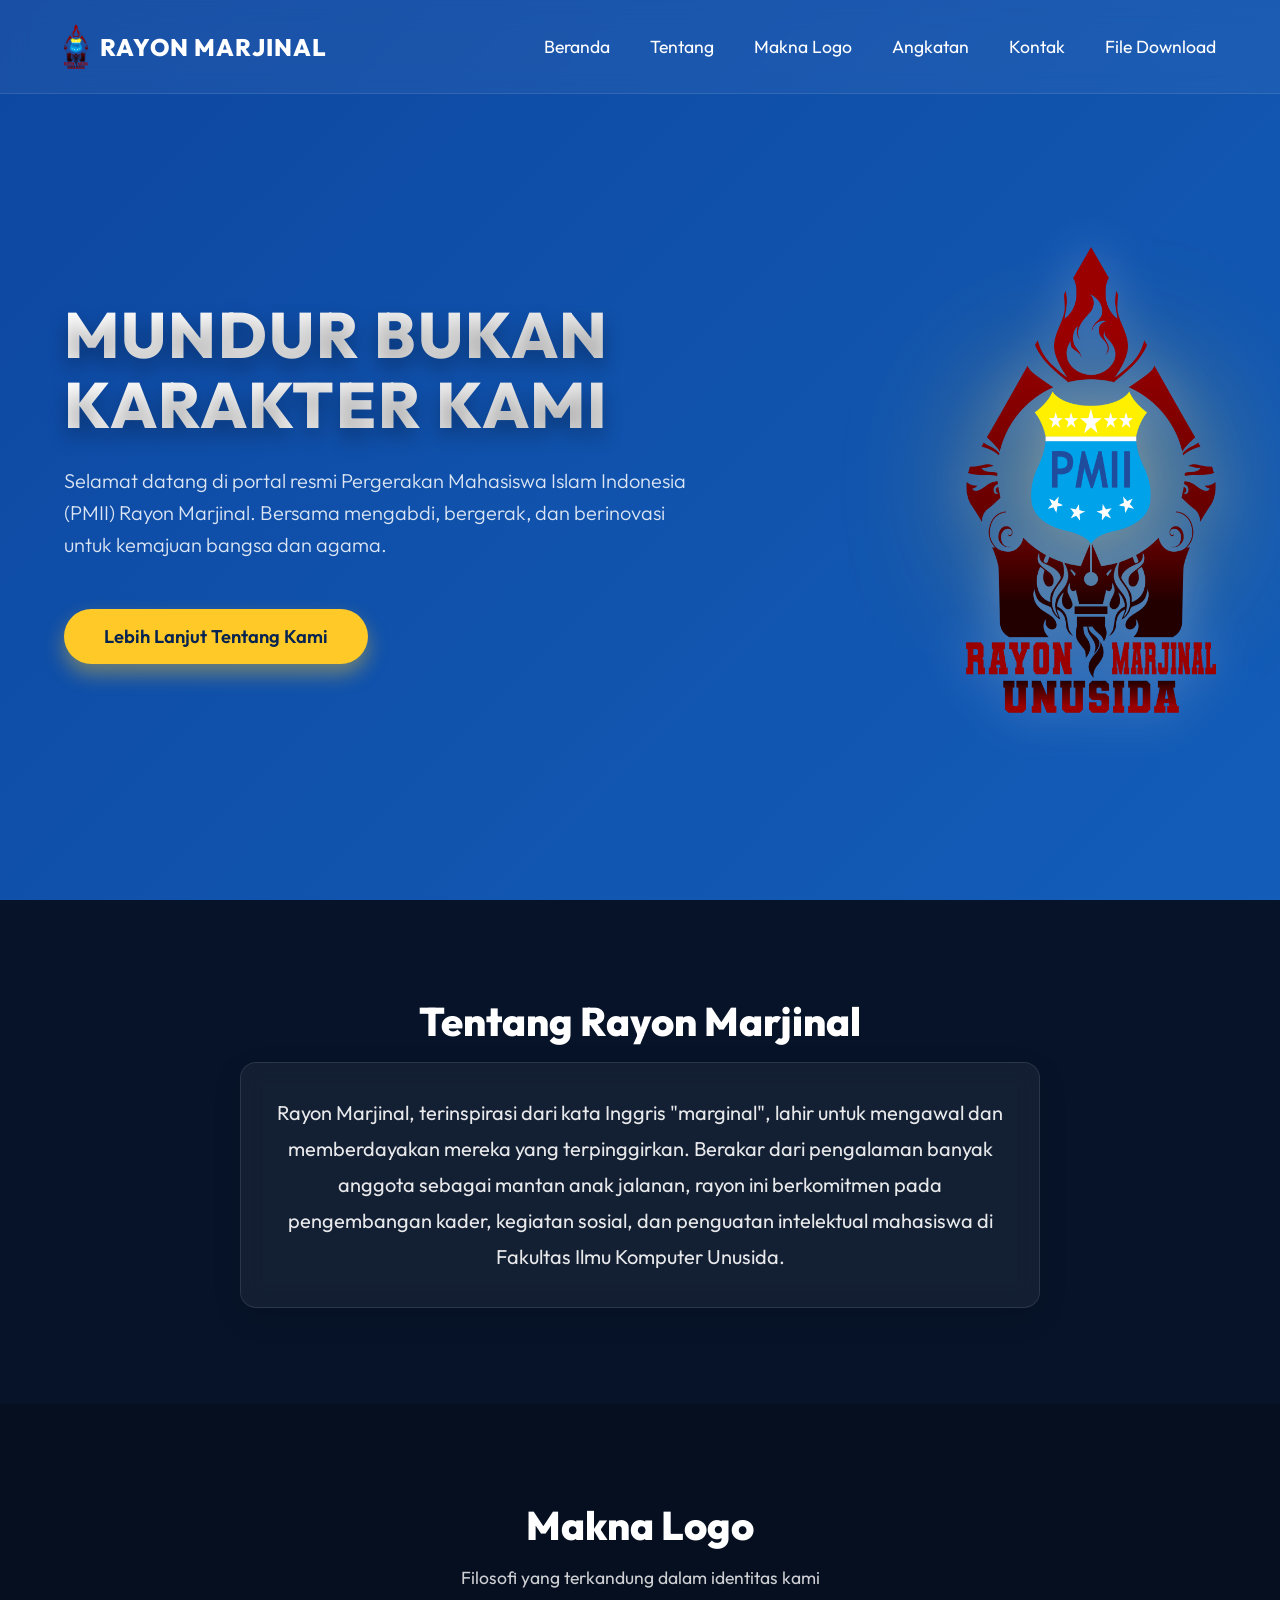
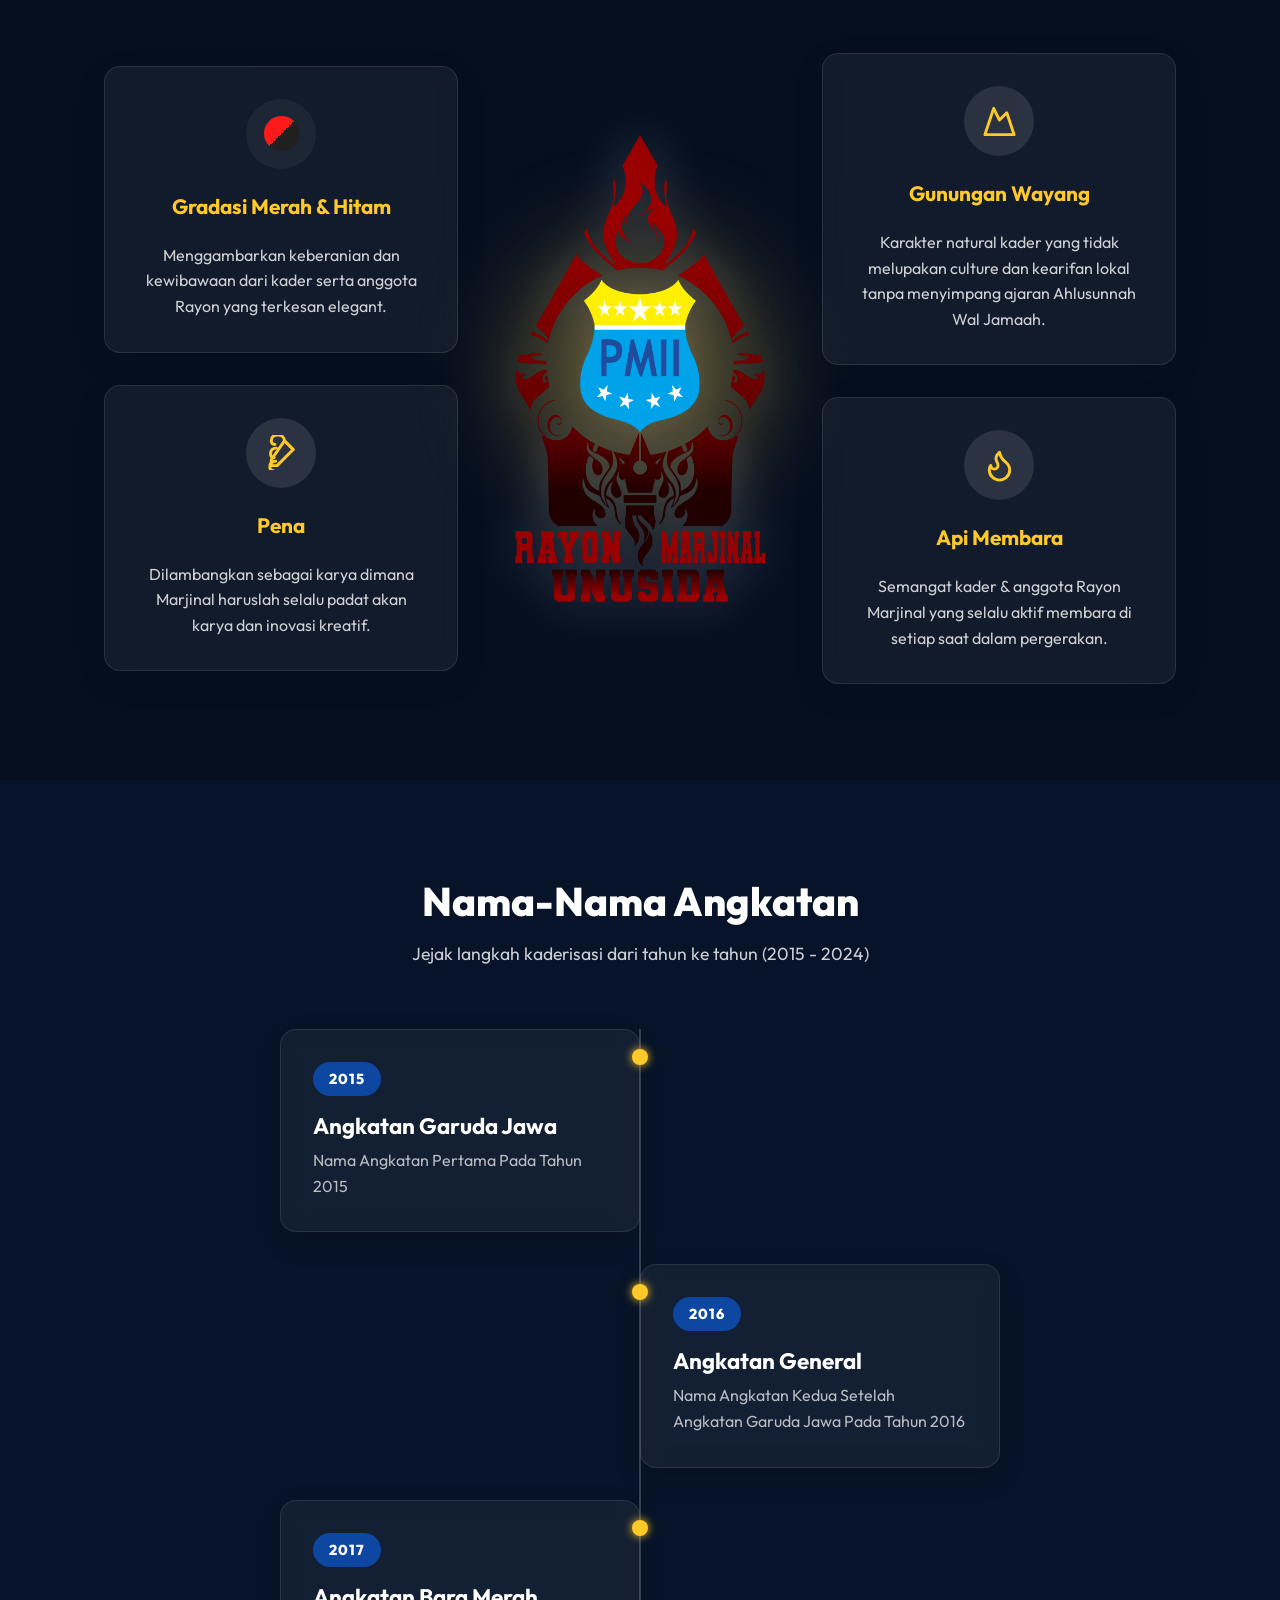
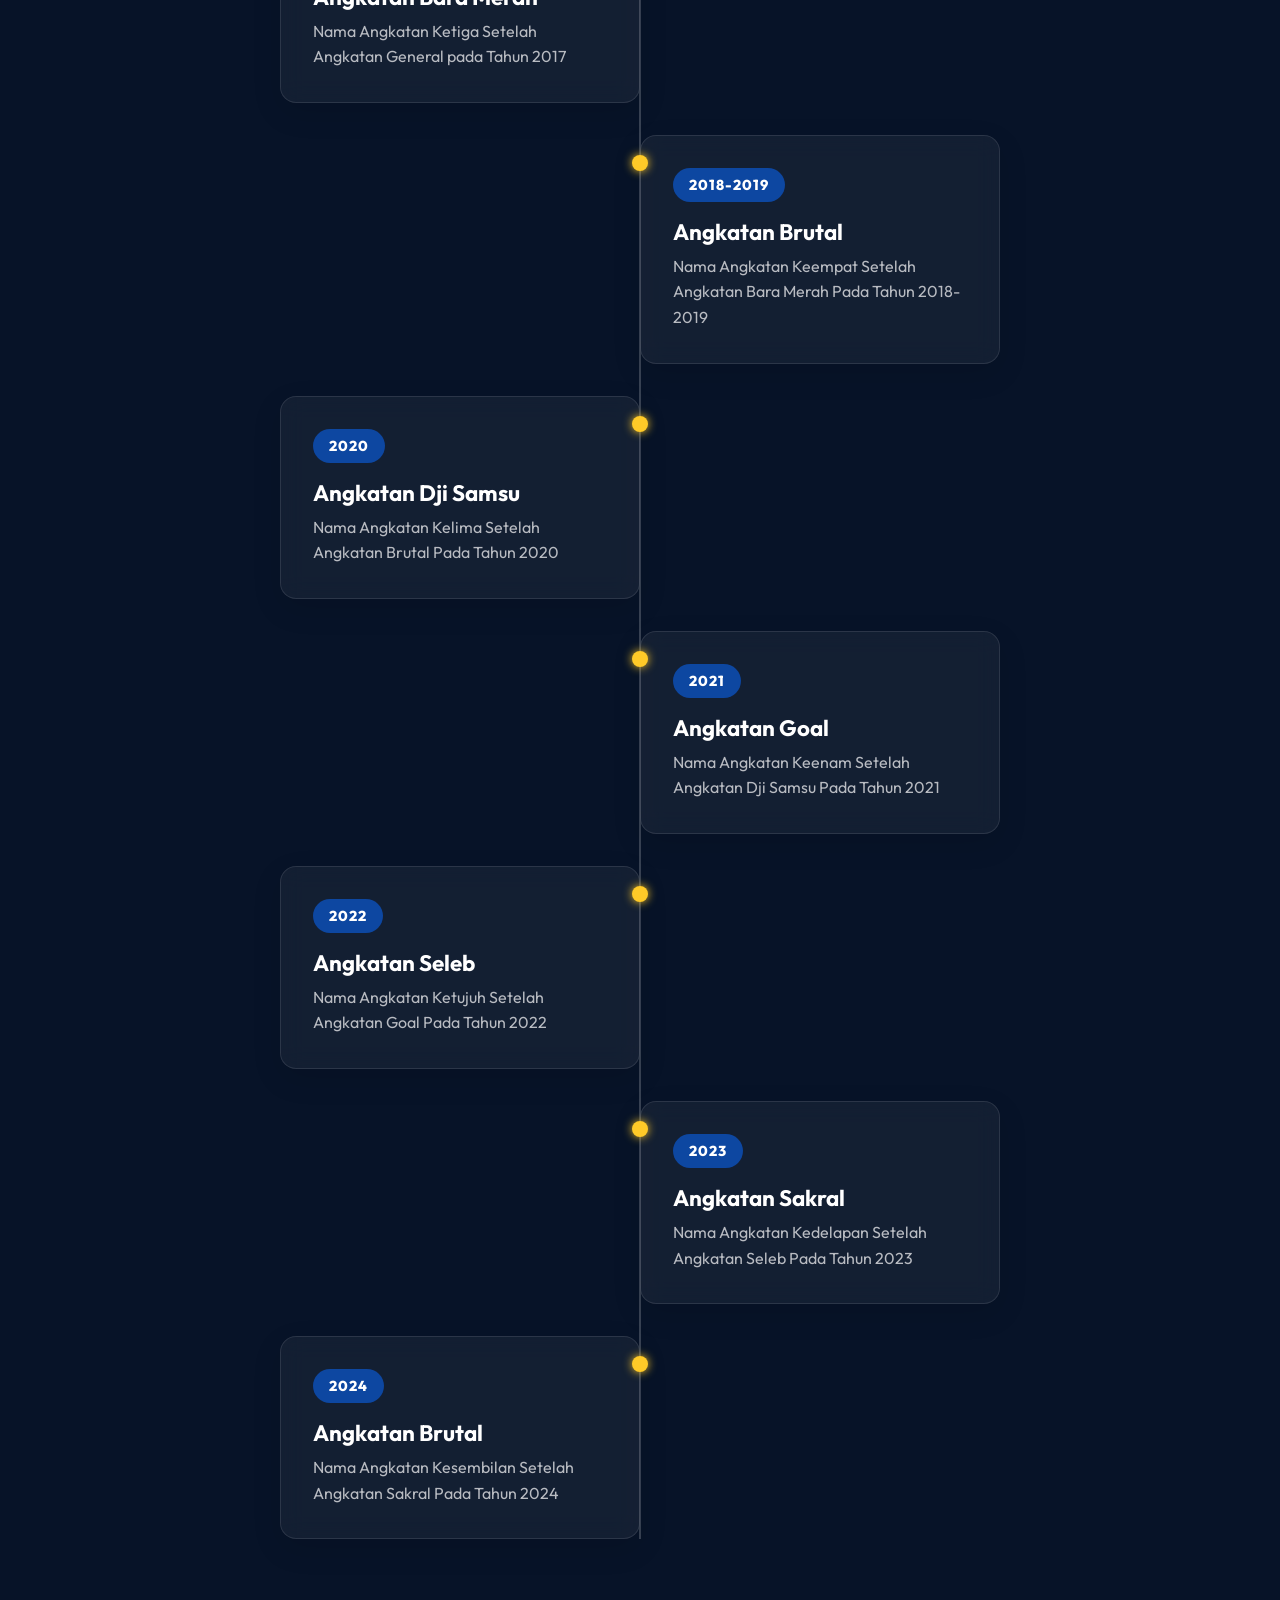
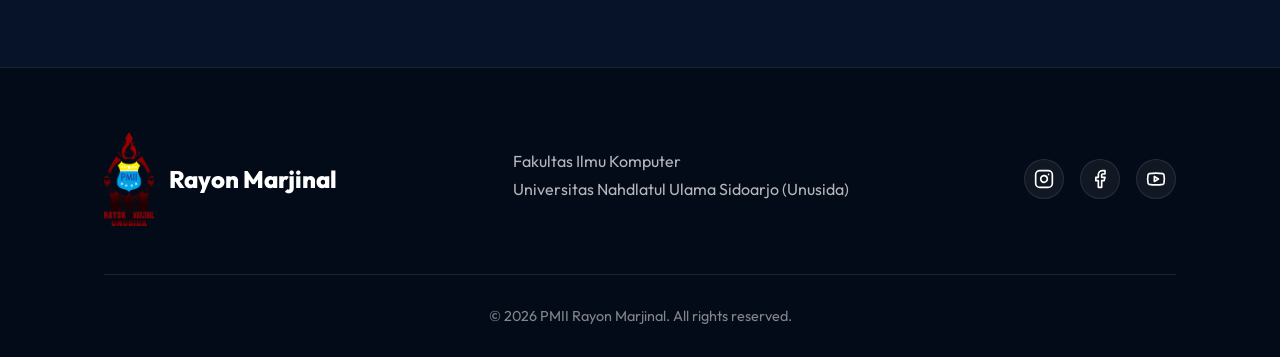
==== index.html @ ed7244b7 "Add files via upload" ====
<!DOCTYPE html>
<html lang="id">
<head>
    <meta charset="UTF-8">
    <meta name="viewport" content="width=device-width, initial-scale=1.0">
    <title>PMII Rayon Marjinal Universitas Nahdlatul Ulama Sidoarjo</title>
    <meta name="description" content="Website Resmi PMII Rayon Marjinal Unusida. Pusat pergerakan, pengabdian, dan intelektual mahasiswa Fakultas Ilmu Komputer. Bangun bangsa bersama kami di Sidoarjo!">
    <meta name="keywords" content="PMII Rayon Marjinal, PMII Unusida, PMII Sidoarjo, PMII, Pergerakan Mahasiswa Islam Indonesia, Organisasi Mahasiswa Sidoarjo, PMII Marjinal, Unusida, Rayon Marjinal, Rayon Marjinal Unusida, PMII Lintang Songo, PMII Lintang Songo Unusida">
    <link rel="canonical" href="https://pmiirayonmarjinal.xyz/">
    
    <!-- Meta Theme Color -->
    <meta name="theme-color" content="#0d47a1">
    
    <!-- Google Fonts -->
    <link rel="preconnect" href="https://fonts.googleapis.com">
    <link rel="preconnect" href="https://fonts.gstatic.com" crossorigin>
    <link href="https://fonts.googleapis.com/css2?family=Outfit:wght@300;400;600;800&display=swap" rel="stylesheet">
    
    <!-- Custom CSS -->
    <link rel="stylesheet" href="assets/css/style.css">
    
    <!-- Favicon -->
    <link rel="icon" type="image/png" href="assets/img/logo_rayon.png">

    <!-- Open Graph / Facebook -->
    <meta property="og:type" content="website">
    <meta property="og:url" content="https://pmiirayonmarjinal.xyz/">
    <meta property="og:title" content="PMII Rayon Marjinal Unusida | Mundur Bukan Karakter Kami">
    <meta property="og:description" content="Website Resmi PMII Rayon Marjinal Unusida. Pusat pergerakan, pengabdian, dan intelektual mahasiswa Ilmu Komputer. Bangun bangsa di Sidoarjo!">
    <meta property="og:image" content="assets/img/logo_rayon.png">

    <!-- Twitter -->
    <meta property="twitter:card" content="summary_large_image">
    <meta property="twitter:url" content="https://pmiirayonmarjinal.xyz/">
    <meta property="twitter:title" content="PMII Rayon Marjinal Unusida">
    <meta property="twitter:description" content="Website Resmi PMII Rayon Marjinal Unusida. Pusat pergerakan, pengabdian, dan intelektual mahasiswa Ilmu Komputer. Bangun bangsa di Sidoarjo!">
    <meta property="twitter:image" content="assets/img/logo_rayon.png">

    <!-- Schema.org for Organization -->
    <script type="application/ld+json">
    {
      "@context": "https://schema.org",
      "@type": "Organization",
      "name": "PMII Rayon Marjinal",
      "alternateName": "PMII Marjinal Unusida",
      "url": "https://pmiirayonmarjinal.xyz/",
      "logo": "https://pmiirayonmarjinal.xyz/assets/img/logo_rayon.png",
      "description": "Organisasi kemahasiswaan Pergerakan Mahasiswa Islam Indonesia (PMII) Rayon Marjinal Fakultas Ilmu Komputer Universitas Nahdlatul Ulama Sidoarjo.",
      "sameAs": [
        "https://www.instagram.com/rayon.marjinal.unusida/"
      ]
    }
    </script>
</head>
<body>
    <!-- Animated Gradient Background -->
    <div class="gradient-bg"></div>

    <!-- Glassmorphism Navbar -->
    <nav>
        <div class="nav-brand">
            <img src="assets/img/logo_rayon.png" alt="Logo PMII">
            Rayon Marjinal
        </div>
        <ul class="nav-links">
            <li><a href="#home">Beranda</a></li>
            <li><a href="#tentang">Tentang</a></li>
            <li><a href="#makna-logo">Makna Logo</a></li>
            <li><a href="#angkatan">Angkatan</a></li>
            <li><a href="#kontak">Kontak</a></li>
            <li><a href="downloads.html">File Download</a></li>
        </ul>
        <div class="hamburger">
            <span></span>
            <span></span>
            <span></span>
        </div>
    </nav>

    <!-- Mobile Menu -->
    <div class="mobile-menu">
        <ul class="mobile-nav-links">
            <li><a href="#home">Beranda</a></li>
            <li><a href="#tentang">Tentang</a></li>
            <li><a href="#makna-logo">Makna Logo</a></li>
            <li><a href="#angkatan">Angkatan</a></li>
            <li><a href="#kontak">Kontak</a></li>
            <li><a href="downloads.html">File Download</a></li>
        </ul>
    </div>

    <!-- Hero Section -->
    <section id="home" class="hero">
        <div class="hero-content">
            <div class="hero-text-content">
                <h1 class="hero-title">MUNDUR BUKAN KARAKTER KAMI</h1>
                
                <p class="hero-subtitle">
                    Selamat datang di portal resmi Pergerakan Mahasiswa Islam Indonesia (PMII) Rayon Marjinal. Bersama mengabdi, bergerak, dan berinovasi untuk kemajuan bangsa dan agama.
                </p>
                
                <a href="#tentang" class="cta-button">Lebih Lanjut Tentang Kami</a>
            </div>

            <div class="hero-logo-container">
                <div class="glow-effect"></div>
                <img src="assets/img/logo_rayon.png" alt="PMII Rayon Marjinal" class="hero-logo">
            </div>
        </div>
    </section>

    <!-- Tentang Kami Section -->
    <section id="tentang" class="section">
        <div class="container">
            <h2 class="section-title">Tentang Rayon Marjinal</h2>
            <div class="about-content">
                <div class="about-text glass-card">
                    <p>
                        Rayon Marjinal, terinspirasi dari kata Inggris "marginal", lahir untuk mengawal dan memberdayakan mereka yang terpinggirkan. Berakar dari pengalaman banyak anggota sebagai mantan anak jalanan, rayon ini berkomitmen pada pengembangan kader, kegiatan sosial, dan penguatan intelektual mahasiswa di Fakultas Ilmu Komputer Unusida.
                    </p>
                </div>
            </div>
        </div>
    </section>

    <!-- Makna Logo Section -->
    <section id="makna-logo" class="section alternate-bg">
        <div class="container">
            <h2 class="section-title">Makna Logo</h2>
            <p class="section-subtitle">Filosofi yang terkandung dalam identitas kami</p>
            <div class="values-grid">
                <!-- Left Cards -->
                <div class="values-column left-column">
                    <div class="value-card glass-card fade-up">
                        <div class="value-icon merah-hitam">
                            <span class="gradient-circle"></span>
                        </div>
                        <h3>Gradasi Merah & Hitam</h3>
                        <p>Menggambarkan keberanian dan kewibawaan dari kader serta anggota Rayon yang terkesan elegant.</p>
                    </div>
                    <div class="value-card glass-card fade-up">
                        <div class="value-icon pena">
                            <svg xmlns="http://www.w3.org/2000/svg" width="35" height="35" viewBox="0 0 24 24" fill="none" stroke="currentColor" stroke-width="2" stroke-linecap="round" stroke-linejoin="round"><path d="m14 4 6 6-11 11H5v-4z"/><path d="m20 10-6-6"/><path d="M14 4c0-2.5-2-4-4.5-4C6.5 0 5 1.5 5 4c0 1.5 1 2.5 2.5 2.5m1 2.5c-2.5 0-4 1.5-4 4 0 1.5 1 2.5 2.5 2.5m1 2.5c-2.5 0-4 1.5-4 4 0 1.5 1 2.5 2.5 2.5"/></svg>
                        </div>
                        <h3>Pena</h3>
                        <p>Dilambangkan sebagai karya dimana Marjinal haruslah selalu padat akan karya dan inovasi kreatif.</p>
                    </div>
                </div>

                <!-- Center Logo -->
                <div class="values-center fade-up">
                    <div class="glow-effect logo-glow"></div>
                    <img src="assets/img/logo_rayon.png" alt="Logo Rayon Marjinal" class="makna-logo-img">
                </div>

                <!-- Right Cards -->
                <div class="values-column right-column">
                    <div class="value-card glass-card fade-up">
                        <div class="value-icon gunungan">
                            <svg xmlns="http://www.w3.org/2000/svg" width="35" height="35" viewBox="0 0 24 24" fill="none" stroke="currentColor" stroke-width="2" stroke-linecap="round" stroke-linejoin="round"><path d="m8 3 4 8 5-5 5 15H2L8 3z"/></svg>
                        </div>
                        <h3>Gunungan Wayang</h3>
                        <p>Karakter natural kader yang tidak melupakan culture dan kearifan lokal tanpa menyimpang ajaran Ahlusunnah Wal Jamaah.</p>
                    </div>
                    <div class="value-card glass-card fade-up">
                        <div class="value-icon api">
                            <svg xmlns="http://www.w3.org/2000/svg" width="35" height="35" viewBox="0 0 24 24" fill="none" stroke="currentColor" stroke-width="2" stroke-linecap="round" stroke-linejoin="round"><path d="M8.5 14.5A2.5 2.5 0 0 0 11 12c0-1.38-.5-2-1-3-1.072-2.143-.224-4.054 2-6 .5 2.5 2 4.9 4 6.5 2 1.6 3 3.5 3 5.5a7 7 0 1 1-14 0c0-1.153.433-2.294 1-3a2.5 2.5 0 0 0 2.5 2.5z"/></svg>
                        </div>
                        <h3>Api Membara</h3>
                        <p>Semangat kader & anggota Rayon Marjinal yang selalu aktif membara di setiap saat dalam pergerakan.</p>
                    </div>
                </div>
            </div>
        </div>
    </section>

    <!-- Angkatan Section -->
    <section id="angkatan" class="section">
        <div class="container">
            <h2 class="section-title">Nama-Nama Angkatan</h2>
            <p class="section-subtitle">Jejak langkah kaderisasi dari tahun ke tahun (2015 - 2024)</p>
            
            <div class="timeline">
                <div class="timeline-item">
                    <div class="timeline-content glass-card">
                        <span class="year">2015</span>
                        <h3>Angkatan Garuda Jawa</h3>
                        <p>Nama Angkatan Pertama Pada Tahun 2015</p>
                    </div>
                </div>
                <div class="timeline-item">
                    <div class="timeline-content glass-card">
                        <span class="year">2016</span>
                        <h3>Angkatan General</h3>
                        <p>Nama Angkatan Kedua Setelah Angkatan Garuda Jawa Pada Tahun 2016</p>
                    </div>
                </div>
                <div class="timeline-item">
                    <div class="timeline-content glass-card">
                        <span class="year">2017</span>
                        <h3>Angkatan Bara Merah</h3>
                        <p>Nama Angkatan Ketiga Setelah Angkatan General pada Tahun 2017</p>
                    </div>
                </div>
                <div class="timeline-item">
                    <div class="timeline-content glass-card">
                        <span class="year">2018-2019</span>
                        <h3>Angkatan Brutal</h3>
                        <p>Nama Angkatan Keempat Setelah Angkatan Bara Merah Pada Tahun 2018-2019</p>
                    </div>
                </div>
                <div class="timeline-item">
                    <div class="timeline-content glass-card">
                        <span class="year">2020</span>
                        <h3>Angkatan Dji Samsu</h3>
                        <p>Nama Angkatan Kelima Setelah Angkatan Brutal Pada Tahun 2020</p>
                    </div>
                </div>
                <div class="timeline-item">
                    <div class="timeline-content glass-card">
                        <span class="year">2021</span>
                        <h3>Angkatan Goal</h3>
                        <p>Nama Angkatan Keenam Setelah Angkatan Dji Samsu Pada Tahun 2021</p>
                    </div>
                </div>
                <div class="timeline-item">
                    <div class="timeline-content glass-card">
                        <span class="year">2022</span>
                        <h3>Angkatan Seleb</h3>
                        <p>Nama Angkatan Ketujuh Setelah Angkatan Goal Pada Tahun 2022</p>
                    </div>
                </div>
                <div class="timeline-item">
                    <div class="timeline-content glass-card">
                        <span class="year">2023</span>
                        <h3>Angkatan Sakral</h3>
                        <p>Nama Angkatan Kedelapan Setelah Angkatan Seleb Pada Tahun 2023</p>
                    </div>
                </div>
                <div class="timeline-item">
                    <div class="timeline-content glass-card">
                        <span class="year">2024</span>
                        <h3>Angkatan Brutal</h3>
                        <p>Nama Angkatan Kesembilan Setelah Angkatan Sakral Pada Tahun 2024</p>
                    </div>
                </div>
            </div>
        </div>
    </section>

    <!-- Footer -->
    <footer id="kontak">
        <div class="container">
            <div class="footer-content">
                <div class="footer-logo">
                    <img src="assets/img/logo_rayon.png" alt="PMII">
                    <h2>Rayon Marjinal</h2>
                </div>
                <div class="footer-info">
                    <p>Fakultas Ilmu Komputer</p>
                    <p>Universitas Nahdlatul Ulama Sidoarjo (Unusida)</p>
                </div>
                <div class="social-links">
                    <a href="https://www.instagram.com/rayon.marjinal.unusida/" target="_blank" rel="noopener noreferrer" aria-label="Instagram">
                        <svg xmlns="http://www.w3.org/2000/svg" width="20" height="20" viewBox="0 0 24 24" fill="none" stroke="currentColor" stroke-width="2" stroke-linecap="round" stroke-linejoin="round"><rect width="20" height="20" x="2" y="2" rx="5" ry="5"/><path d="M16 11.37A4 4 0 1 1 12.63 8 4 4 0 0 1 16 11.37z"/><line x1="17.5" x2="17.51" y1="6.5" y2="6.5"/></svg>
                    </a>
                    <a href="#" target="_blank" rel="noopener noreferrer" aria-label="Facebook">
                        <svg xmlns="http://www.w3.org/2000/svg" width="20" height="20" viewBox="0 0 24 24" fill="none" stroke="currentColor" stroke-width="2" stroke-linecap="round" stroke-linejoin="round"><path d="M18 2h-3a5 5 0 0 0-5 5v3H7v4h3v8h4v-8h3l1-4h-4V7a1 1 0 0 1 1-1h3z"/></svg>
                    </a>
                    <a href="#" target="_blank" rel="noopener noreferrer" aria-label="YouTube">
                        <svg xmlns="http://www.w3.org/2000/svg" width="20" height="20" viewBox="0 0 24 24" fill="none" stroke="currentColor" stroke-width="2" stroke-linecap="round" stroke-linejoin="round"><path d="M2.5 17a24.12 24.12 0 0 1 0-10 2 2 0 0 1 1.4-1.4 49.56 49.56 0 0 1 16.2 0A2 2 0 0 1 21.5 7a24.12 24.12 0 0 1 0 10 2 2 0 0 1-1.4 1.4 49.55 49.55 0 0 1-16.2 0A2 2 0 0 1 2.5 17"/><path d="m10 15 5-3-5-3z"/></svg>
                    </a>
                </div>
            </div>
            <div class="copyright">
                <p>&copy; 2026 PMII Rayon Marjinal. All rights reserved.</p>
            </div>
        </div>
    </footer>

    <!-- External Script -->
    <script src="assets/js/script.js"></script>
</body>
</html>
---- assets/css/style.css ----
/* style.css */
@import url("https://fonts.googleapis.com/css2?family=Outfit:wght@300;400;600;800&display=swap");

:root {
  --primary-color: #0d47a1;
  --primary-dark: #072350;
  --secondary-color: #ffca28;
  --text-light: #ffffff;
  --text-dark: #1e293b;
  --bg-dark: #071328;
  --glass-bg: rgba(255, 255, 255, 0.05);
  --glass-border: rgba(255, 255, 255, 0.1);
}

* {
  margin: 0;
  padding: 0;
  box-sizing: border-box;
}

html {
  scroll-behavior: smooth;
}

body {
  font-family: "Outfit", sans-serif;
  color: var(--text-light);
  background-color: var(--bg-dark);
  overflow-x: hidden;
}

/* Background Animation */
.gradient-bg {
  position: fixed;
  top: 0;
  left: 0;
  width: 100vw;
  height: 100vh;
  background: linear-gradient(135deg, #0d47a1, #1565c0, #002171, #072350);
  background-size: 400% 400%;
  animation: gradientShift 15s ease infinite;
  z-index: -1;
}

@keyframes gradientShift {
  0% { background-position: 0% 50%; }
  50% { background-position: 100% 50%; }
  100% { background-position: 0% 50%; }
}

/* Navbar (Glassmorphism) */
nav {
  position: fixed;
  width: 100%;
  padding: 1.5rem 5%;
  display: flex;
  justify-content: space-between;
  align-items: center;
  background: rgba(255, 255, 255, 0.05);
  backdrop-filter: blur(12px);
  -webkit-backdrop-filter: blur(12px);
  border-bottom: 1px solid var(--glass-border);
  z-index: 100;
  transition: all 0.3s ease;
}

.nav-brand {
  font-size: 1.5rem;
  font-weight: 800;
  letter-spacing: 1px;
  color: var(--text-light);
  text-transform: uppercase;
  display: flex;
  align-items: center;
  gap: 12px;
}

.nav-brand img {
  height: 45px;
  width: auto;
}

.nav-links {
  list-style: none;
  display: flex;
  gap: 2.5rem;
}

.nav-links a {
  color: var(--text-light);
  text-decoration: none;
  font-weight: 400;
  font-size: 1.1rem;
  transition: color 0.3s ease;
  position: relative;
  padding-bottom: 5px;
}

.nav-links a:hover {
  color: var(--secondary-color);
}

.nav-links a::after {
  content: "";
  position: absolute;
  bottom: 0;
  left: 0;
  width: 0%;
  height: 2px;
  background: var(--secondary-color);
  transition: width 0.3s ease;
}

.nav-links a:hover::after {
  width: 100%;
}

/* Hamburger Menu */
.hamburger {
  display: none;
  flex-direction: column;
  cursor: pointer;
  gap: 5px;
  z-index: 101;
}

.hamburger span {
  width: 25px;
  height: 3px;
  background-color: var(--text-light);
  border-radius: 3px;
  transition: all 0.3s ease;
}

.hamburger.active span:nth-child(1) {
  transform: rotate(45deg) translate(5px, 5px);
}

.hamburger.active span:nth-child(2) {
  opacity: 0;
}

.hamburger.active span:nth-child(3) {
  transform: rotate(-45deg) translate(6px, -6px);
}

.mobile-menu {
  position: fixed;
  top: 0;
  right: -100%;
  width: 100vw;
  height: 100vh;
  background: rgba(7, 35, 80, 0.95);
  backdrop-filter: blur(15px);
  -webkit-backdrop-filter: blur(15px);
  display: flex;
  align-items: center;
  justify-content: center;
  transition: right 0.4s ease;
  z-index: 99;
}

.mobile-menu.active {
  right: 0;
}

.mobile-nav-links {
  list-style: none;
  text-align: center;
  display: flex;
  flex-direction: column;
  gap: 2rem;
}

.mobile-nav-links a {
  color: var(--text-light);
  text-decoration: none;
  font-size: 1.5rem;
  font-weight: 600;
  transition: color 0.3s ease;
}

.mobile-nav-links a:hover {
  color: var(--secondary-color);
}

/* Layout Utilities */
.container {
  max-width: 1200px;
  margin: 0 auto;
  padding: 0 5%;
}

.section {
  padding: 6rem 0;
  position: relative;
}

.alternate-bg {
  background: rgba(0, 0, 0, 0.2);
}

.section-title {
  font-size: 2.5rem;
  font-weight: 800;
  text-align: center;
  margin-bottom: 1rem;
  color: var(--text-light);
}

.section-subtitle {
  text-align: center;
  color: rgba(255, 255, 255, 0.8);
  font-size: 1.1rem;
  margin-bottom: 3rem;
}

.glass-card {
  background: var(--glass-bg);
  backdrop-filter: blur(12px);
  -webkit-backdrop-filter: blur(12px);
  border: 1px solid var(--glass-border);
  border-radius: 16px;
  padding: 2rem;
  box-shadow: 0 10px 30px rgba(0, 0, 0, 0.1);
  transition: transform 0.3s ease, box-shadow 0.3s ease;
}

.glass-card:hover {
  transform: translateY(-5px);
  box-shadow: 0 15px 40px rgba(0, 0, 0, 0.2);
  border-color: rgba(255, 255, 255, 0.2);
}

/* Hero Section */
.hero {
  min-height: 100vh;
  display: flex;
  align-items: center;
  justify-content: center;
  padding: 8rem 5% 4rem;
  position: relative;
}

.hero-content {
  display: flex;
  flex-direction: row;
  align-items: center;
  justify-content: center;
  text-align: left;
  max-width: 1200px;
  gap: 5rem;
  z-index: 10;
}

.hero-text-content {
  display: flex;
  flex-direction: column;
  flex: 1;
}

.hero-logo-container {
  position: relative;
  flex-shrink: 0;
  animation: staggerInLogo 2s cubic-bezier(0.25, 0.46, 0.45, 0.94) 0.5s backwards;
}

.hero-logo {
  width: 250px;
  height: auto;
  filter: drop-shadow(0 0 25px rgba(255, 255, 255, 0.25));
  animation: float 6s ease-in-out infinite;
}

.glow-effect {
  position: absolute;
  top: 50%;
  left: 50%;
  transform: translate(-50%, -50%);
  width: 180px;
  height: 180px;
  background: var(--secondary-color);
  border-radius: 50%;
  filter: blur(80px);
  opacity: 0.6;
  z-index: -1;
  animation: pulse 4s ease-in-out infinite;
}

.hero-title {
  font-size: 4rem;
  font-weight: 800;
  line-height: 1.1;
  margin-bottom: 1.5rem;
  text-transform: uppercase;
  background: linear-gradient(to right, #ffffff, #e0e0e0);
  background-clip: text;
  -webkit-background-clip: text;
  -webkit-text-fill-color: transparent;
  text-shadow: 0px 10px 20px rgba(0, 0, 0, 0.3);
  letter-spacing: 2px;
  animation: wipeRightText 1.5s cubic-bezier(0.86, 0, 0.07, 1) 0.5s backwards;
}

.hero-subtitle {
  font-size: 1.25rem;
  font-weight: 300;
  color: rgba(255, 255, 255, 0.85);
  margin-bottom: 3rem;
  max-width: 650px;
  line-height: 1.6;
  animation: fadeInHero 1.2s ease 1s backwards;
}

.cta-button {
  padding: 1rem 2.5rem;
  font-size: 1.15rem;
  font-weight: 600;
  color: var(--primary-dark);
  background: var(--secondary-color);
  border: none;
  border-radius: 50px;
  cursor: pointer;
  transition: all 0.3s ease;
  text-decoration: none;
  box-shadow: 0 10px 20px rgba(255, 202, 40, 0.4);
  display: inline-block;
  align-self: flex-start;
  animation: fadeInHero 1.2s ease 1.2s backwards;
}

.cta-button:hover {
  transform: translateY(-4px);
  box-shadow: 0 15px 30px rgba(255, 202, 40, 0.6);
  background: #ffe082;
}

/* Tentang Section */
.about-content {
  max-width: 800px;
  margin: 0 auto;
  text-align: center;
}

.about-text p {
  font-size: 1.25rem;
  line-height: 1.8;
  color: rgba(255, 255, 255, 0.9);
}

/* Makna Logo Section */
.values-grid {
  display: flex;
  justify-content: space-between;
  align-items: center;
  gap: 2rem;
  margin-top: 4rem;
  max-width: 1200px;
}

.values-column {
  display: flex;
  flex-direction: column;
  gap: 2rem;
  flex: 1;
}

.values-center {
  flex: 0 0 300px;
  display: flex;
  justify-content: center;
  align-items: center;
  position: relative;
}

.makna-logo-img {
  width: 100%;
  max-width: 250px;
  height: auto;
  filter: drop-shadow(0 0 25px rgba(255, 255, 255, 0.2));
  animation: float 5s ease-in-out infinite;
}

.logo-glow {
  width: 220px;
  height: 220px;
  background: var(--secondary-color);
  opacity: 0.35;
  filter: blur(60px);
}

.value-card {
  text-align: center;
  display: flex;
  flex-direction: column;
  align-items: center;
  gap: 1rem;
}

.value-icon {
  width: 70px;
  height: 70px;
  display: flex;
  align-items: center;
  justify-content: center;
  border-radius: 50%;
  background: rgba(255, 255, 255, 0.1);
  margin-bottom: 0.5rem;
  color: var(--secondary-color); /* For SVGs */
}

.value-icon svg {
  stroke: var(--secondary-color);
  transition: all 0.3s ease;
}

.value-card:hover .value-icon svg {
  transform: scale(1.1);
  stroke: var(--text-light);
}

.gradient-circle {
  width: 35px;
  height: 35px;
  border-radius: 50%;
  background: linear-gradient(135deg, #ff1a1a 50%, #202020 50%);
  transition: transform 0.3s ease;
}

.value-card:hover .gradient-circle {
  transform: scale(1.1) rotate(180deg);
}

.value-icon.merah-hitam {
  background: rgba(255, 255, 255, 0.05); /* So it matches others */
}

.value-card h3 {
  font-size: 1.3rem;
  color: var(--secondary-color);
  margin-bottom: 0.5rem;
}

.value-card p {
  font-size: 1rem;
  line-height: 1.6;
  color: rgba(255, 255, 255, 0.8);
}

/* Angkatan Timeline */
.timeline {
  position: relative;
  max-width: 800px;
  margin: 4rem auto 0;
}

.timeline::before {
  content: '';
  position: absolute;
  top: 0;
  left: 50%;
  transform: translateX(-50%);
  width: 2px;
  height: 100%;
  background: rgba(255, 255, 255, 0.2);
}

.timeline-item {
  width: 100%;
  margin-bottom: 2rem;
  position: relative;
  display: flex;
  justify-content: flex-end;
  padding-right: 50%;
}

.timeline-item:nth-child(even) {
  justify-content: flex-start;
  padding-right: 0;
  padding-left: 50%;
}

.timeline-item::after {
  content: '';
  position: absolute;
  top: 20px;
  left: 50%;
  transform: translateX(-50%);
  width: 16px;
  height: 16px;
  border-radius: 50%;
  background: var(--secondary-color);
  box-shadow: 0 0 10px var(--secondary-color);
  z-index: 2;
}

.timeline-content {
  width: 90%;
  position: relative;
}

.year {
  display: inline-block;
  padding: 0.5rem 1rem;
  background: var(--primary-color);
  border-radius: 20px;
  font-weight: 800;
  font-size: 0.9rem;
  margin-bottom: 1rem;
  letter-spacing: 1px;
}

.timeline-content h3 {
  font-size: 1.4rem;
  margin-bottom: 0.5rem;
  color: #fff;
}

.timeline-content p {
  color: rgba(255, 255, 255, 0.7);
  line-height: 1.6;
}

/* Footer Section */
footer {
  background: rgba(0, 0, 0, 0.4);
  padding: 4rem 0 2rem;
  border-top: 1px solid var(--glass-border);
}

.footer-content {
  display: flex;
  flex-wrap: wrap;
  justify-content: space-between;
  align-items: center;
  gap: 2rem;
  margin-bottom: 3rem;
}

.footer-logo {
  display: flex;
  align-items: center;
  gap: 15px;
}

.footer-logo img {
  width: 50px;
  height: auto;
}

.footer-logo h2 {
  font-size: 1.5rem;
  font-weight: 800;
}

.footer-info p {
  color: rgba(255, 255, 255, 0.7);
  margin-bottom: 0.5rem;
}

.social-links {
  display: flex;
  gap: 1rem;
}

.social-links a {
  display: flex;
  align-items: center;
  justify-content: center;
  width: 40px;
  height: 40px;
  border-radius: 50%;
  background: var(--glass-bg);
  color: var(--text-light);
  text-decoration: none;
  font-weight: 600;
  border: 1px solid var(--glass-border);
  transition: all 0.3s ease;
}

.social-links a:hover {
  background: var(--secondary-color);
  color: var(--primary-dark);
  transform: translateY(-3px);
}

.copyright {
  text-align: center;
  padding-top: 2rem;
  border-top: 1px solid rgba(255, 255, 255, 0.1);
  color: rgba(255, 255, 255, 0.5);
  font-size: 0.9rem;
}

/* Scroll Animations */
.fade-up {
  opacity: 0;
  transform: translateY(30px);
  transition: opacity 0.8s ease, transform 0.8s ease;
}

.fade-up.visible {
  opacity: 1;
  transform: translateY(0);
}

/* Animations */
@keyframes staggerInLogo {
  0% {
    opacity: 0;
    transform: translateX(-100vw) rotate(-25deg);
  }
  60% {
    opacity: 1;
    transform: translateX(40px) rotate(10deg);
  }
  80% {
    transform: translateX(-15px) rotate(-5deg);
  }
  100% {
    opacity: 1;
    transform: translateX(0) rotate(0);
  }
}

@keyframes wipeRightText {
  0% {
    clip-path: inset(0 100% 0 0);
    opacity: 0;
  }
  1% {
    opacity: 1;
  }
  100% {
    clip-path: inset(0 0 0 0);
    opacity: 1;
  }
}

@keyframes fadeInHero {
  0% { opacity: 0; transform: translateY(20px); }
  100% { opacity: 1; transform: translateY(0); }
}

@keyframes float {
  0% { transform: translateY(0px); }
  50% { transform: translateY(-25px); }
  100% { transform: translateY(0px); }
}

@keyframes pulse {
  0% { transform: translate(-50%, -50%) scale(1); opacity: 0.5; }
  50% { transform: translate(-50%, -50%) scale(1.15); opacity: 0.8; }
  100% { transform: translate(-50%, -50%) scale(1); opacity: 0.5; }
}

/* Responsive */
@media (max-width: 900px) {
  .hero-title { font-size: 3.5rem; }
  .section-title { font-size: 2.2rem; }
}

@media (max-width: 768px) {
  .hero-content {
    flex-direction: column-reverse;
    text-align: center;
    gap: 2rem;
  }
  
  .hero-text-content {
    align-items: center;
  }
  
  .cta-button {
    align-self: center;
  }

  .nav-links { display: none; }
  .hamburger { display: flex; }
  
  .hero-title {
    font-size: 2.5rem;
    letter-spacing: 1px;
  }

  .hero-logo { width: 180px; }
  .hero-subtitle { font-size: 1.1rem; }
  
  .values-grid {
    flex-direction: column;
    gap: 3rem;
  }

  .values-center {
    order: -1;
    margin-bottom: 1rem;
    flex: 0 0 200px;
  }

  .makna-logo-img {
    max-width: 200px;
  }
  
  .timeline::before { left: 30px; }
  
  .timeline-item, .timeline-item:nth-child(even) {
    justify-content: flex-end;
    padding-right: 0;
    padding-left: 70px;
  }
  
  .timeline-item::after { left: 30px; }
  .timeline-content { width: 100%; }
  
  .footer-content {
    flex-direction: column;
    text-align: center;
  }
  
  .social-links { justify-content: center; }
}
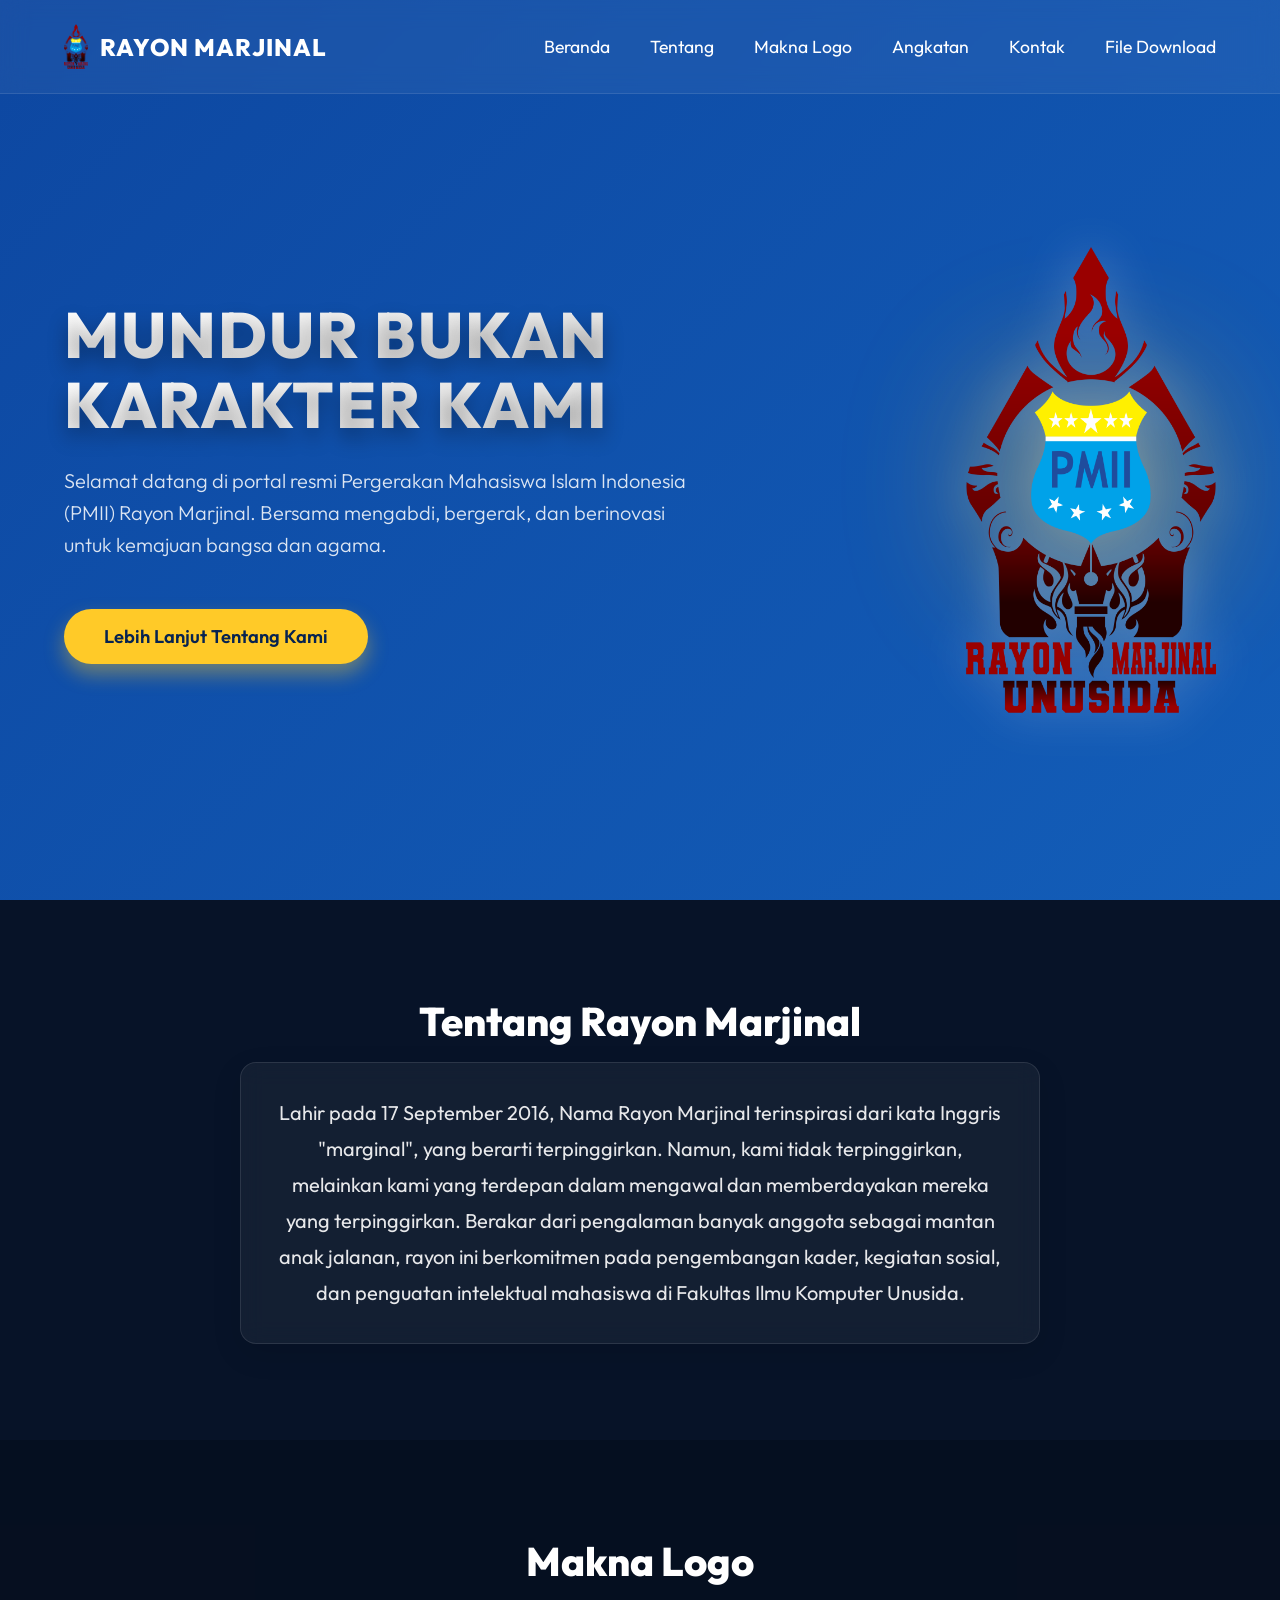
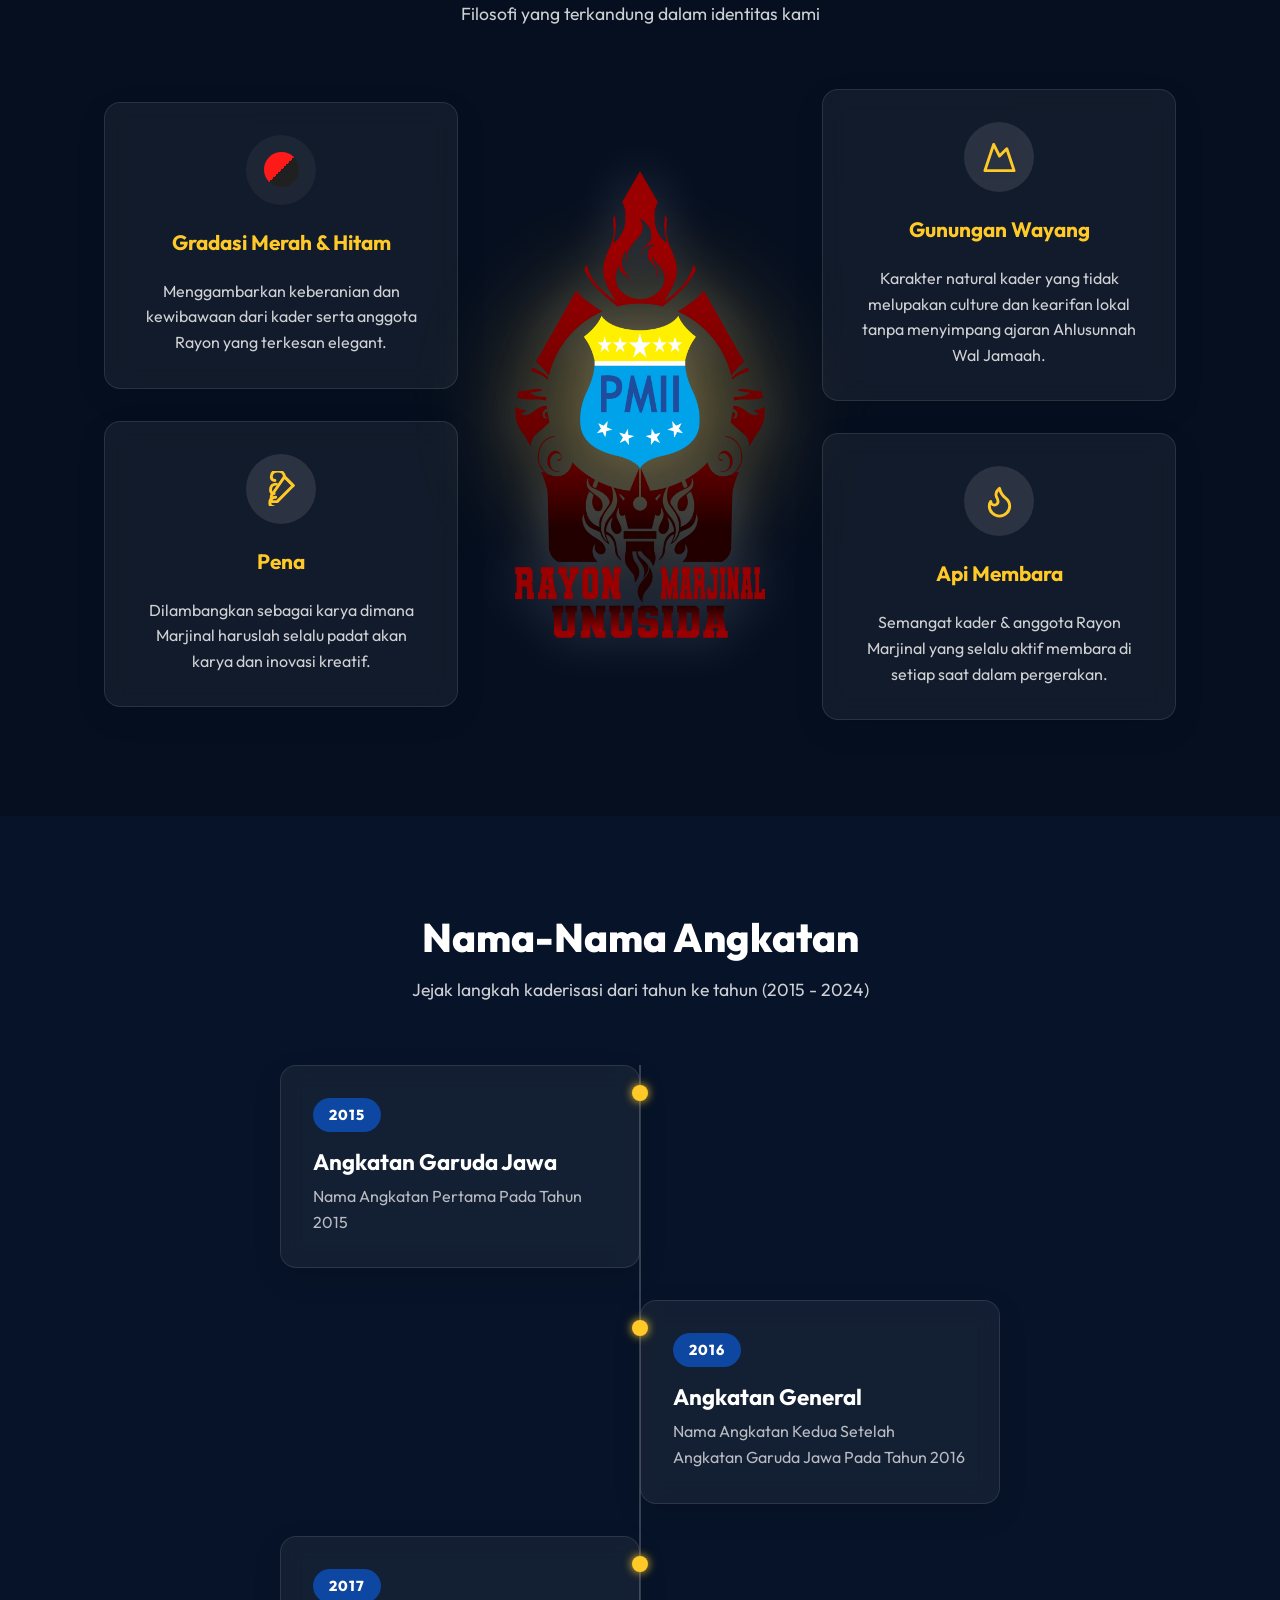
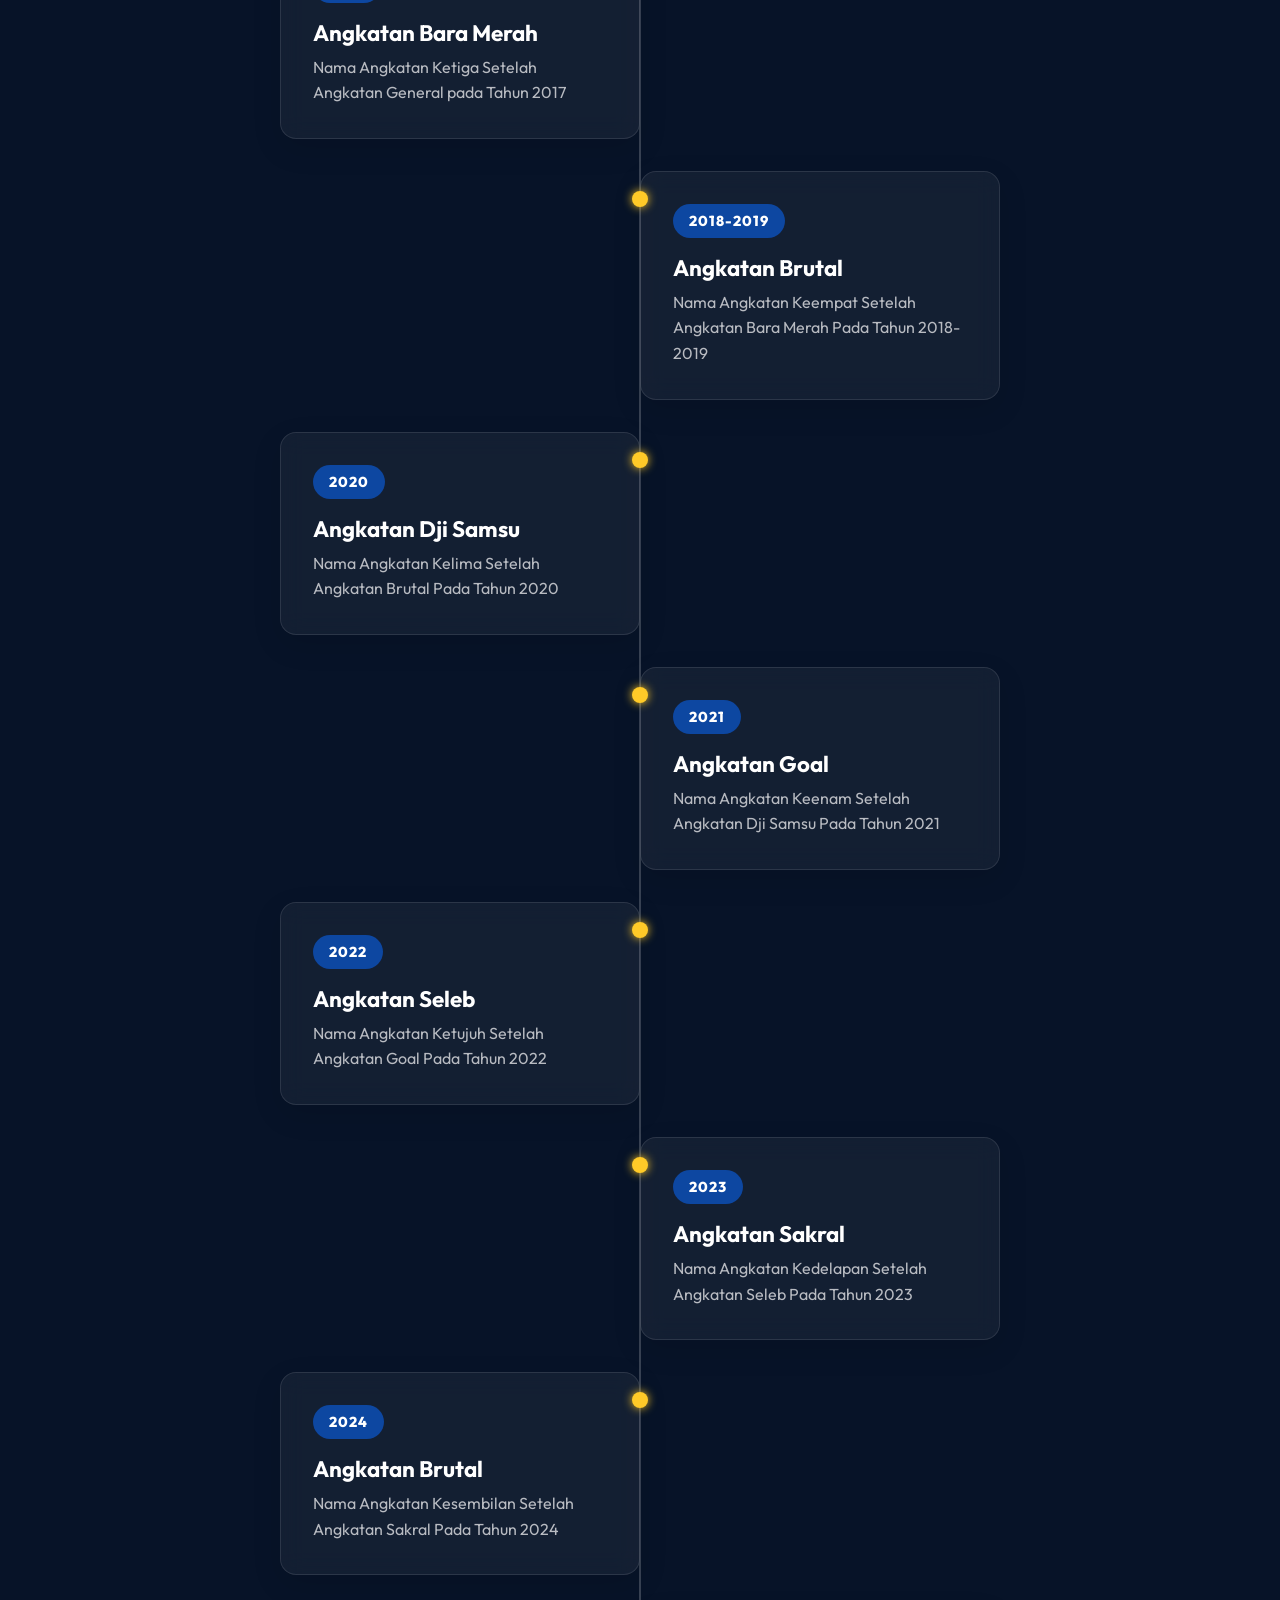
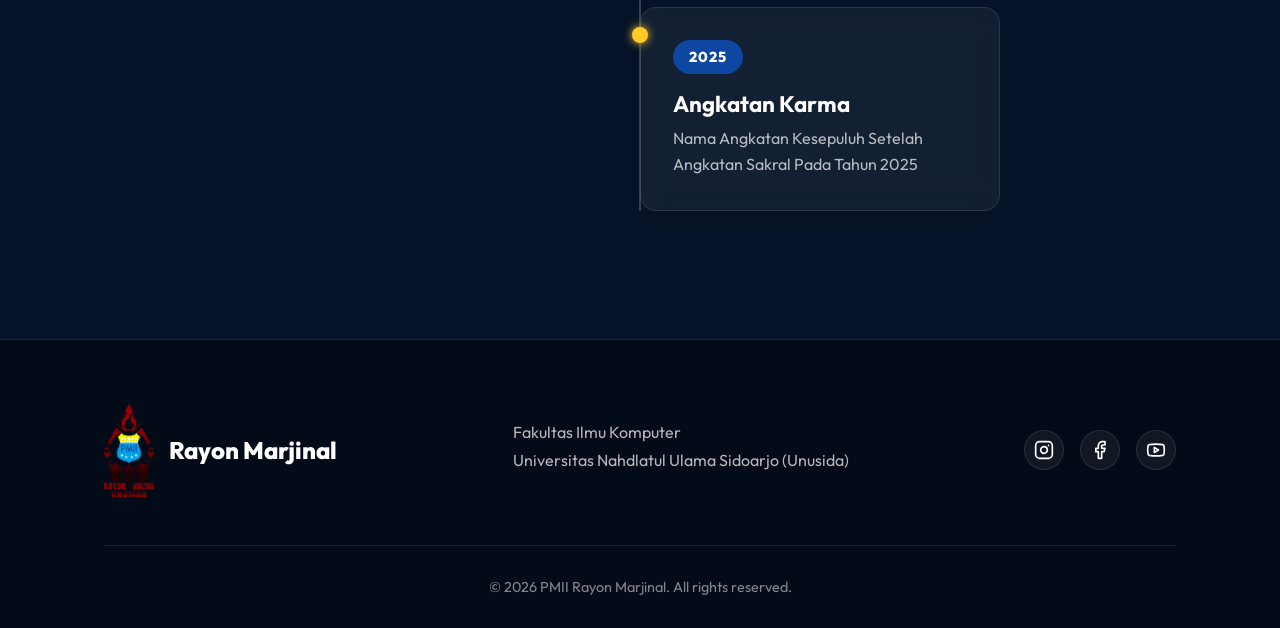
==== commit 18263e34: "update (09/06/26)" ====
--- a/index.html
+++ b/index.html
@@ -116,7 +116,7 @@
             <div class="about-content">
                 <div class="about-text glass-card">
                     <p>
-                        Rayon Marjinal, terinspirasi dari kata Inggris "marginal", lahir untuk mengawal dan memberdayakan mereka yang terpinggirkan. Berakar dari pengalaman banyak anggota sebagai mantan anak jalanan, rayon ini berkomitmen pada pengembangan kader, kegiatan sosial, dan penguatan intelektual mahasiswa di Fakultas Ilmu Komputer Unusida.
+                        Lahir pada 17 September 2016, Nama Rayon Marjinal terinspirasi dari kata Inggris "marginal", yang berarti terpinggirkan. Namun, kami tidak terpinggirkan, melainkan kami yang terdepan dalam mengawal dan memberdayakan mereka yang terpinggirkan. Berakar dari pengalaman banyak anggota sebagai mantan anak jalanan, rayon ini berkomitmen pada pengembangan kader, kegiatan sosial, dan penguatan intelektual mahasiswa di Fakultas Ilmu Komputer Unusida.
                     </p>
                 </div>
             </div>
@@ -242,6 +242,13 @@
                         <span class="year">2024</span>
                         <h3>Angkatan Brutal</h3>
                         <p>Nama Angkatan Kesembilan Setelah Angkatan Sakral Pada Tahun 2024</p>
+                    </div>
+                </div>
+                <div class="timeline-item">
+                    <div class="timeline-content glass-card">
+                        <span class="year">2025</span>
+                        <h3>Angkatan Karma</h3>
+                        <p>Nama Angkatan Kesepuluh Setelah Angkatan Sakral Pada Tahun 2025</p>
                     </div>
                 </div>
             </div>
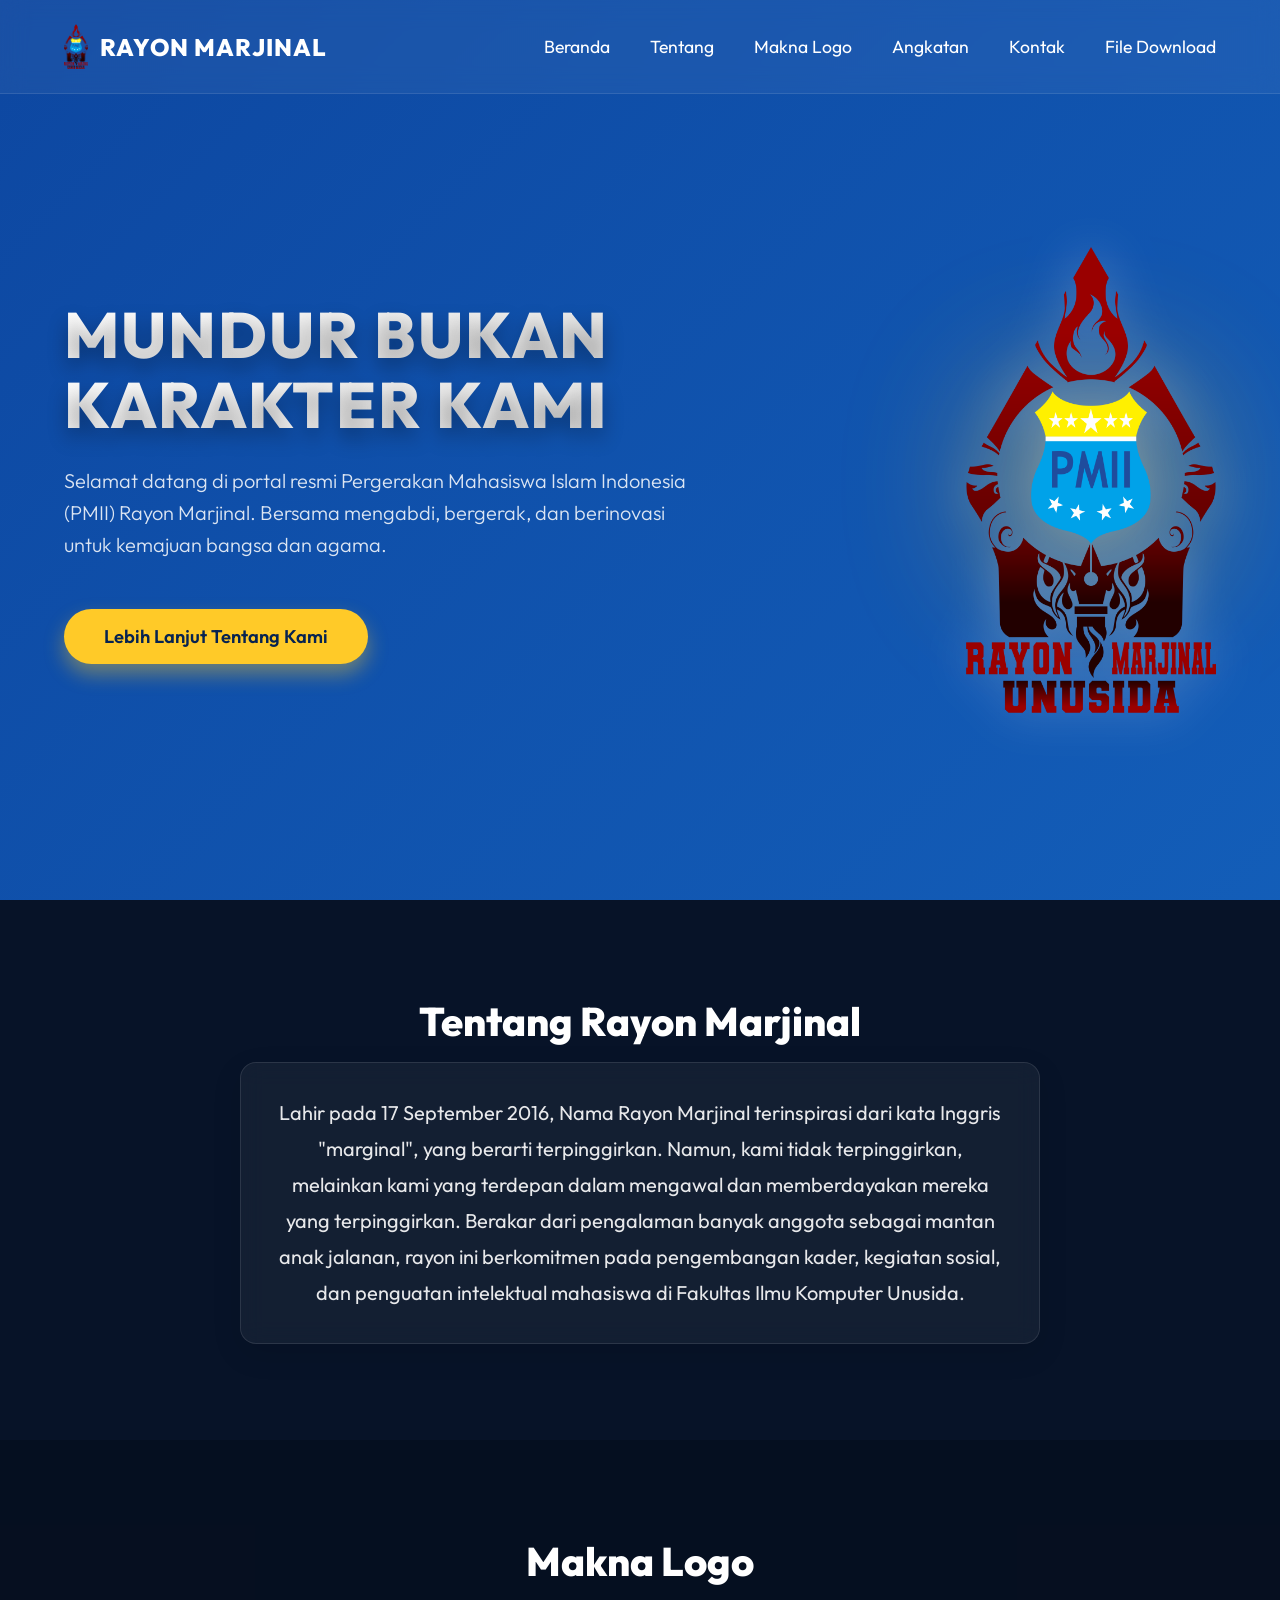
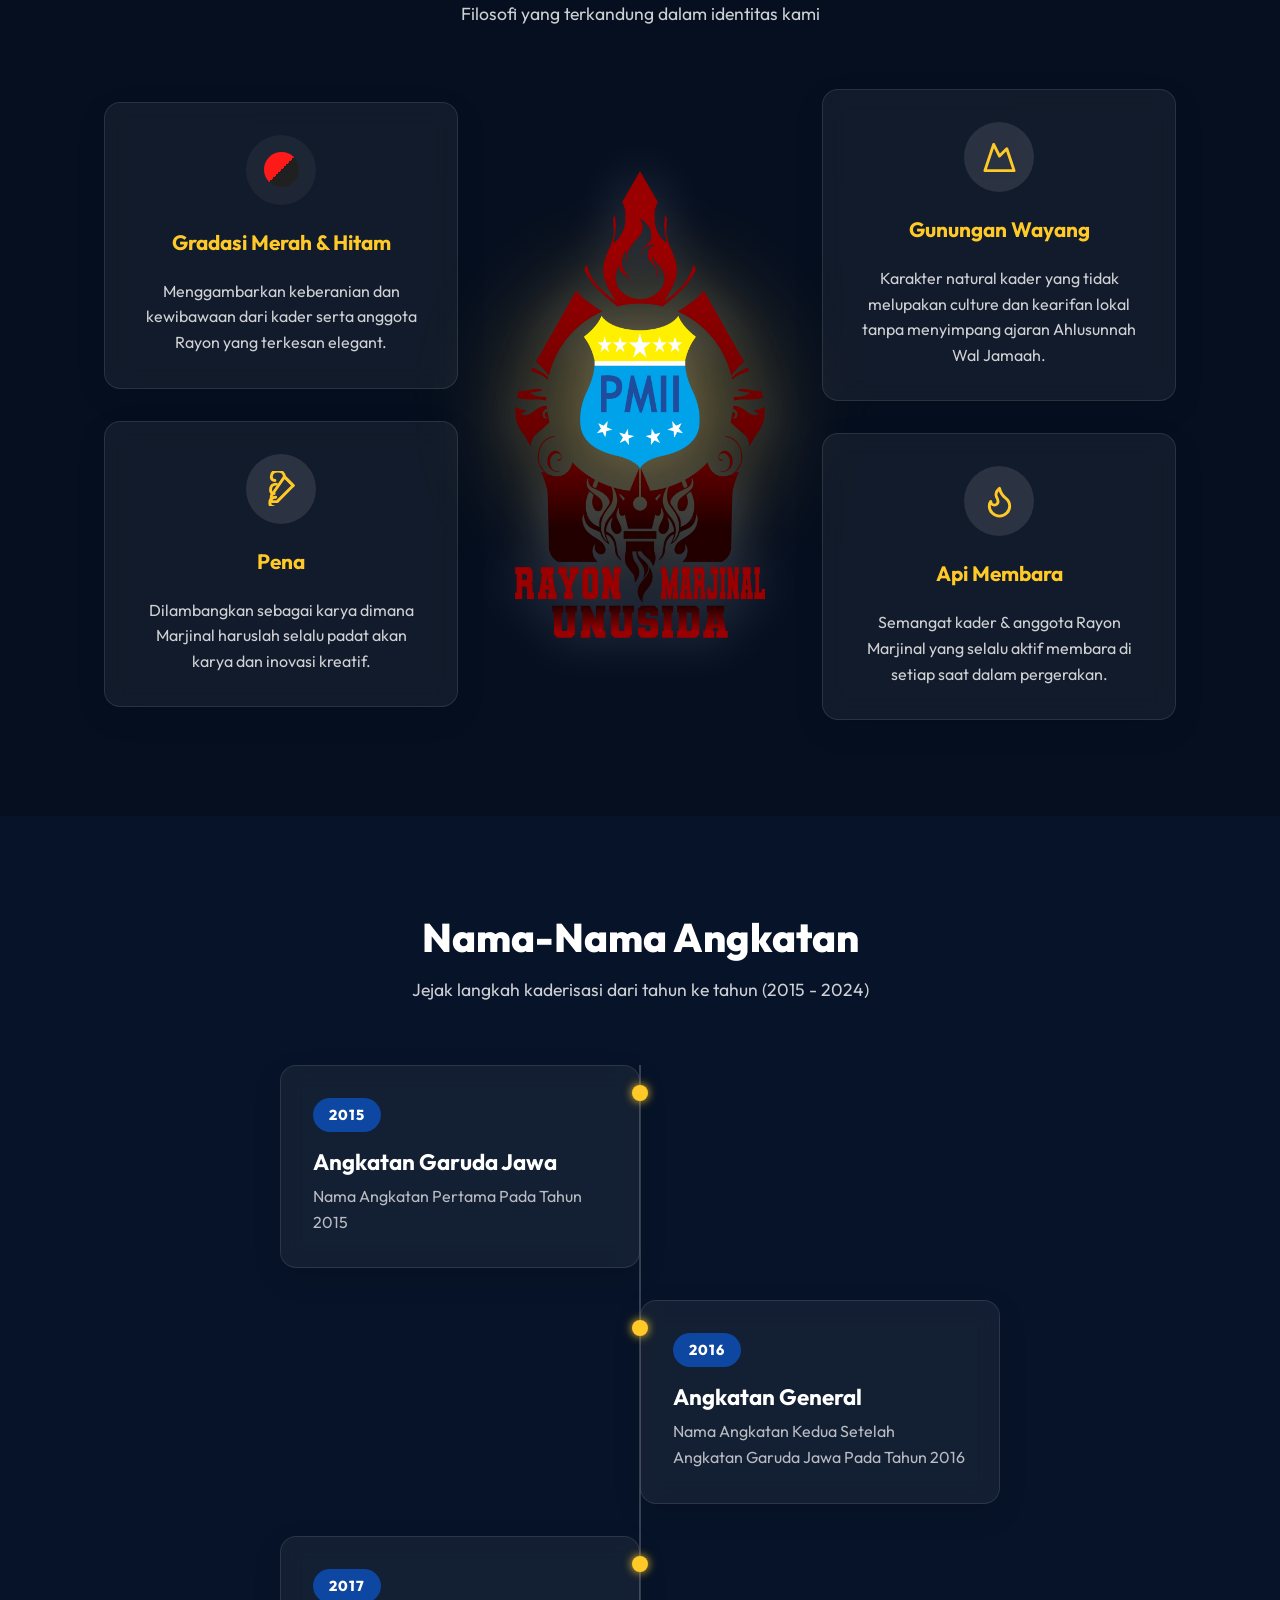
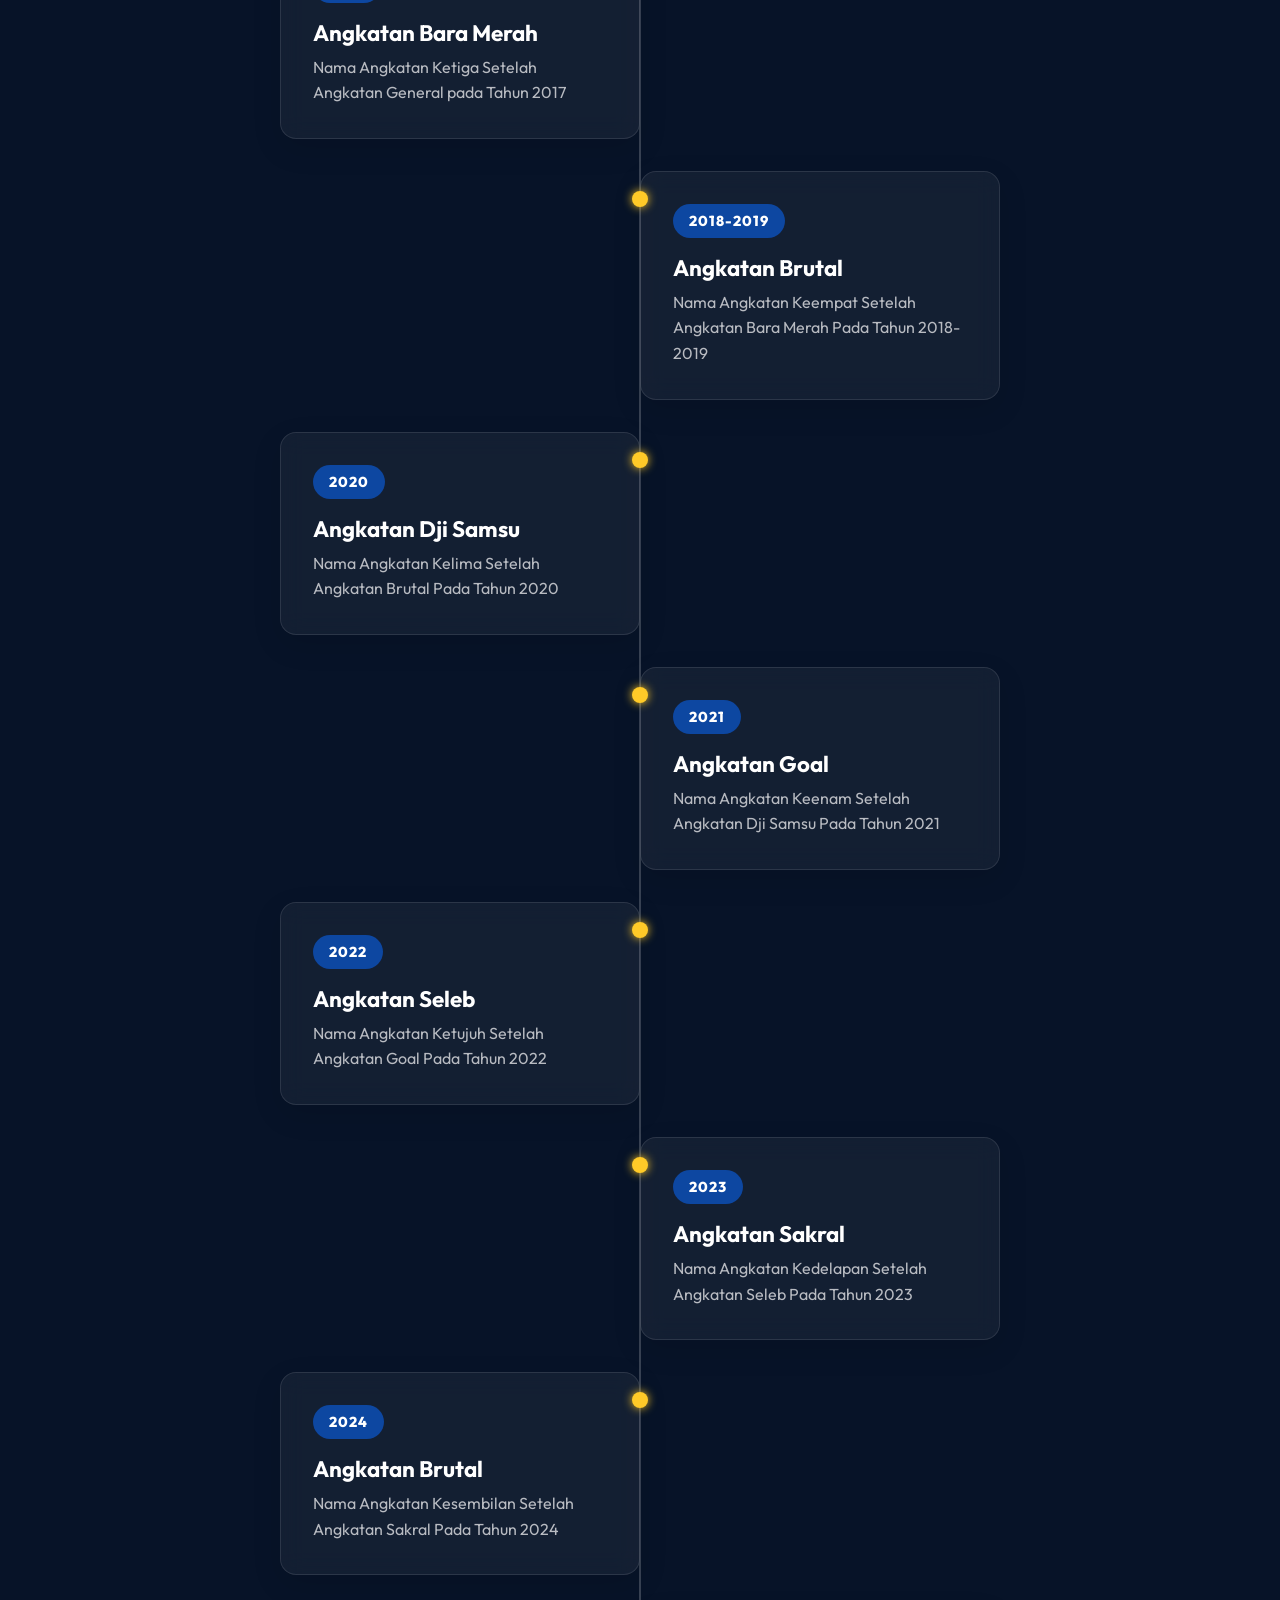
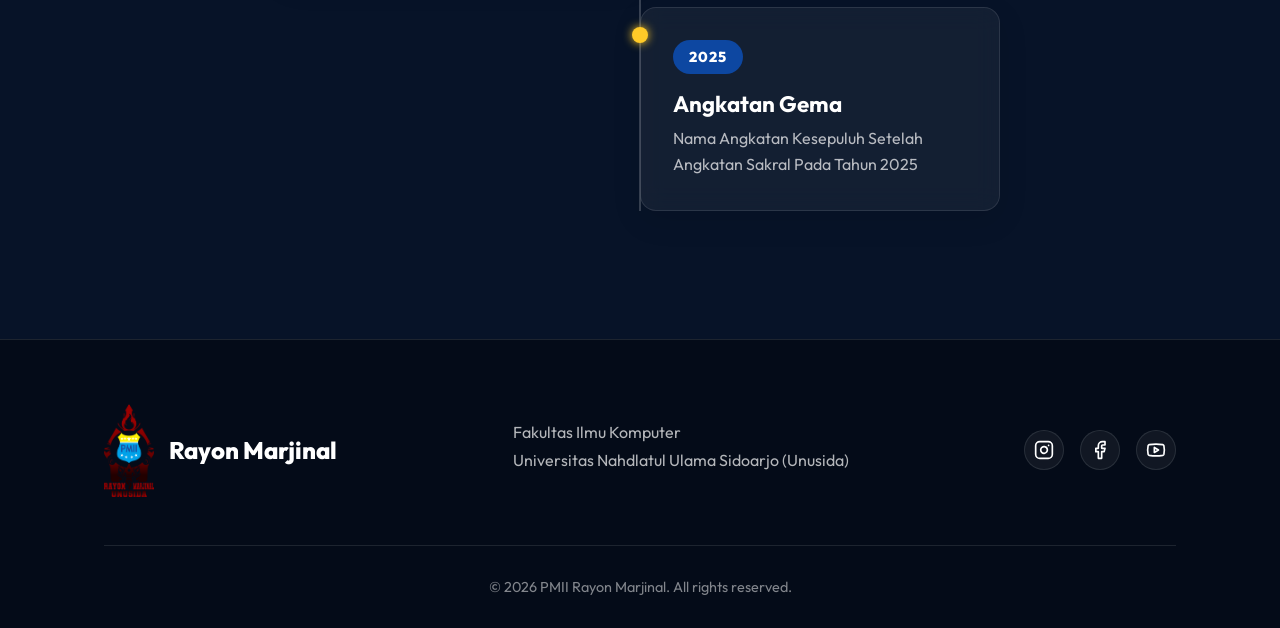
==== commit ad0abd7f: "Update index.html" ====
--- a/index.html
+++ b/index.html
@@ -247,7 +247,7 @@
                 <div class="timeline-item">
                     <div class="timeline-content glass-card">
                         <span class="year">2025</span>
-                        <h3>Angkatan Karma</h3>
+                        <h3>Angkatan Gema</h3>
                         <p>Nama Angkatan Kesepuluh Setelah Angkatan Sakral Pada Tahun 2025</p>
                     </div>
                 </div>
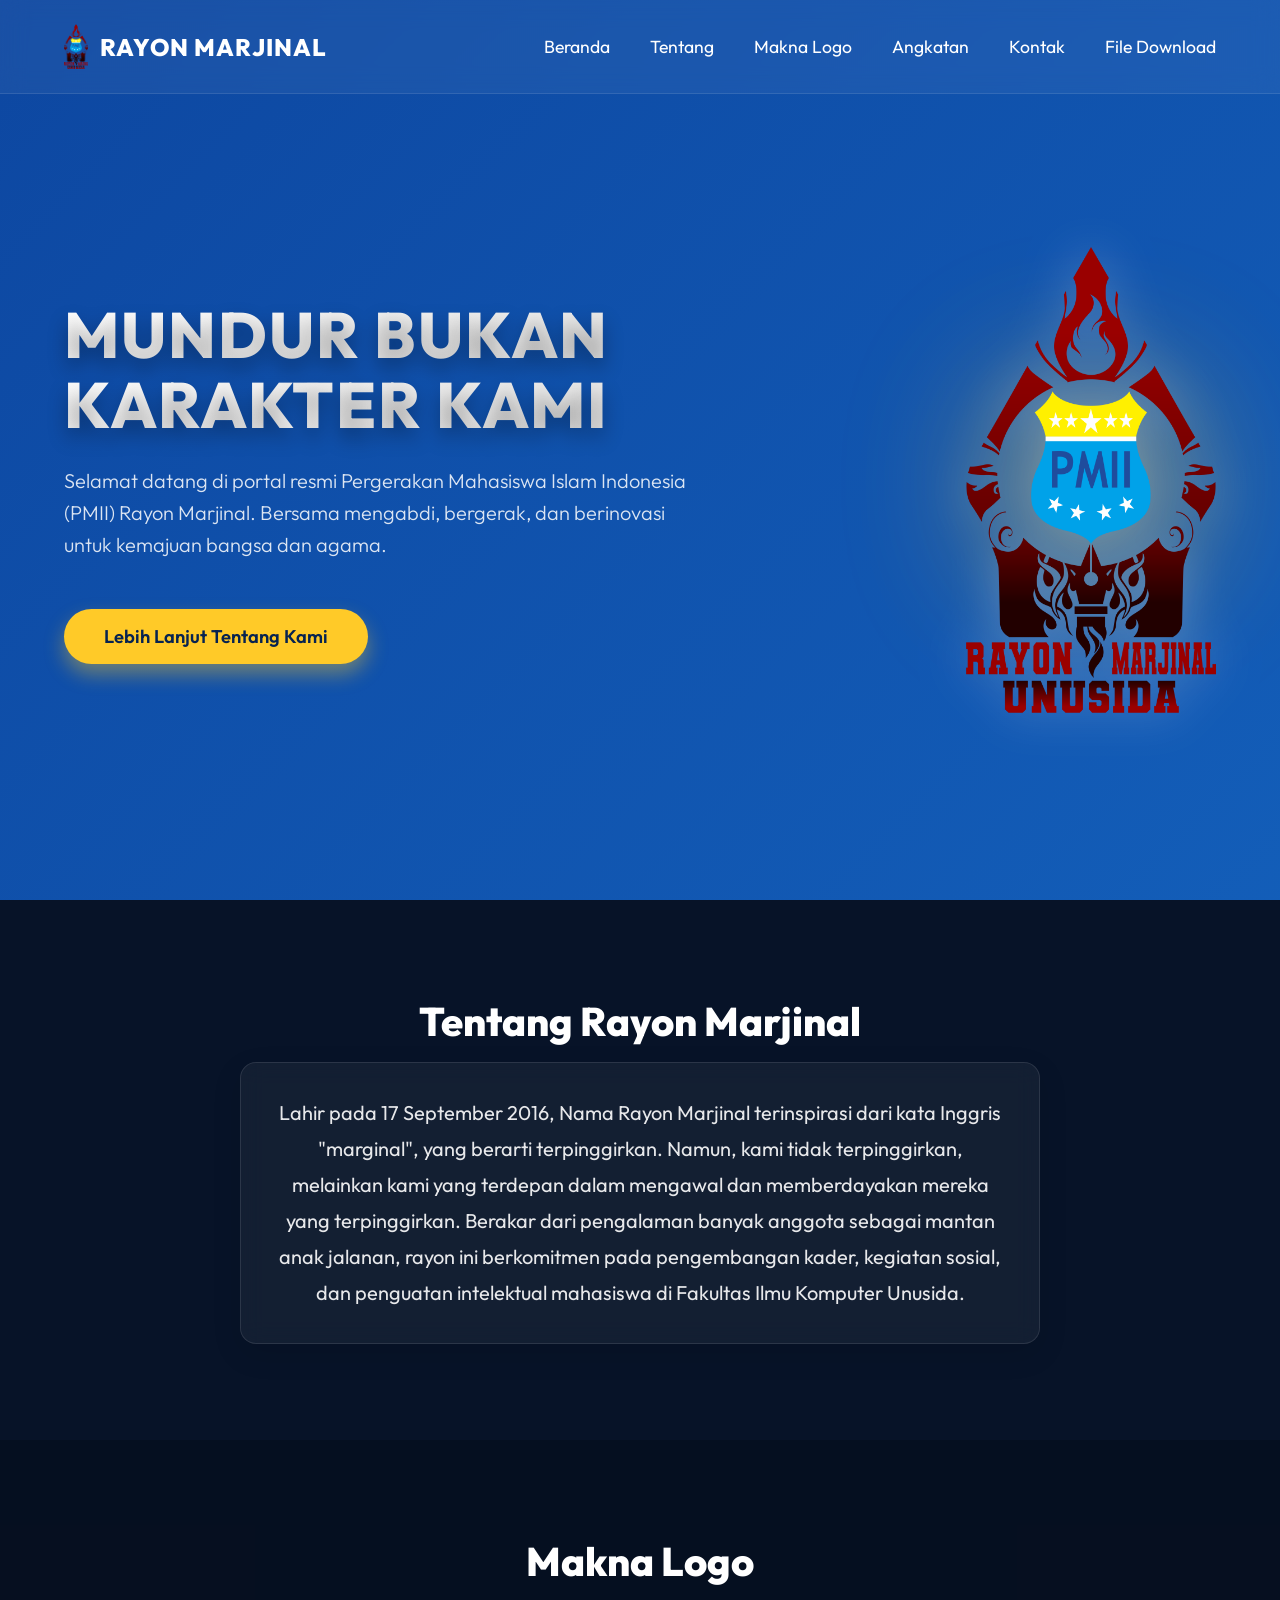
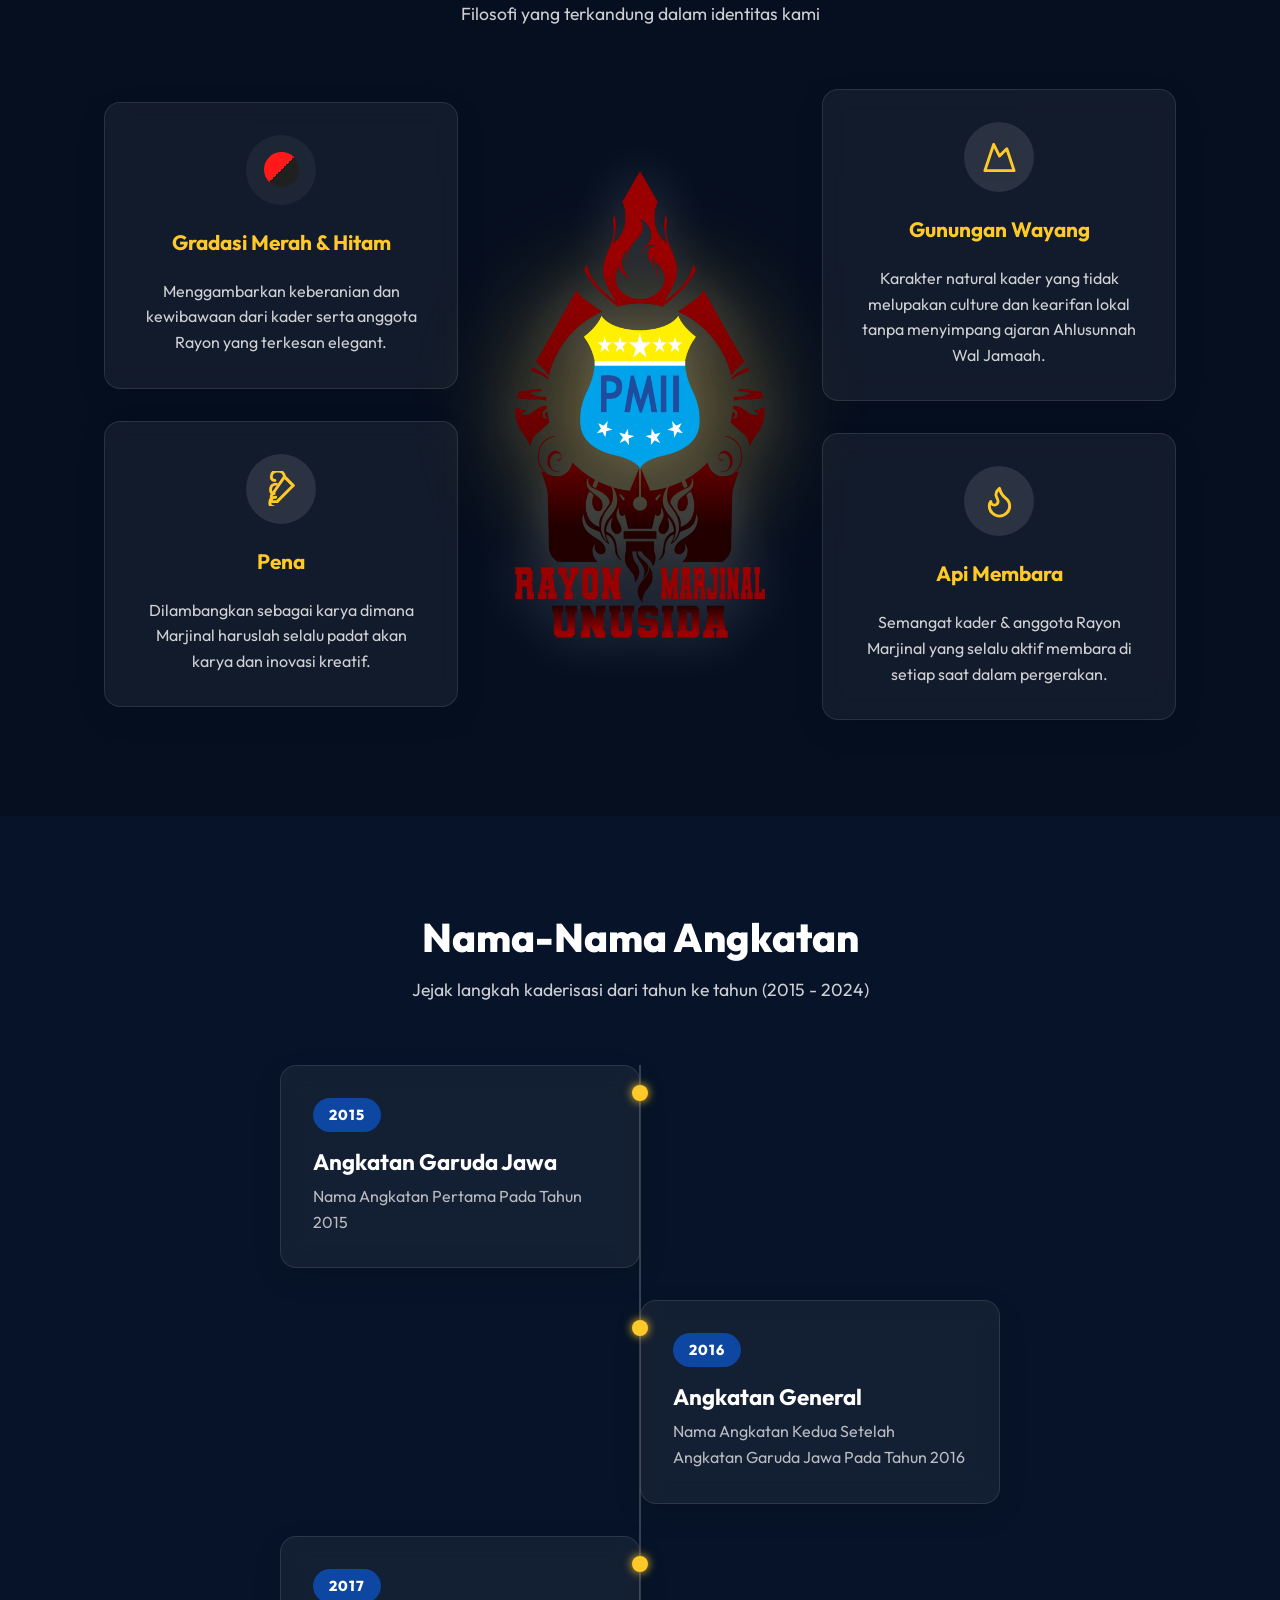
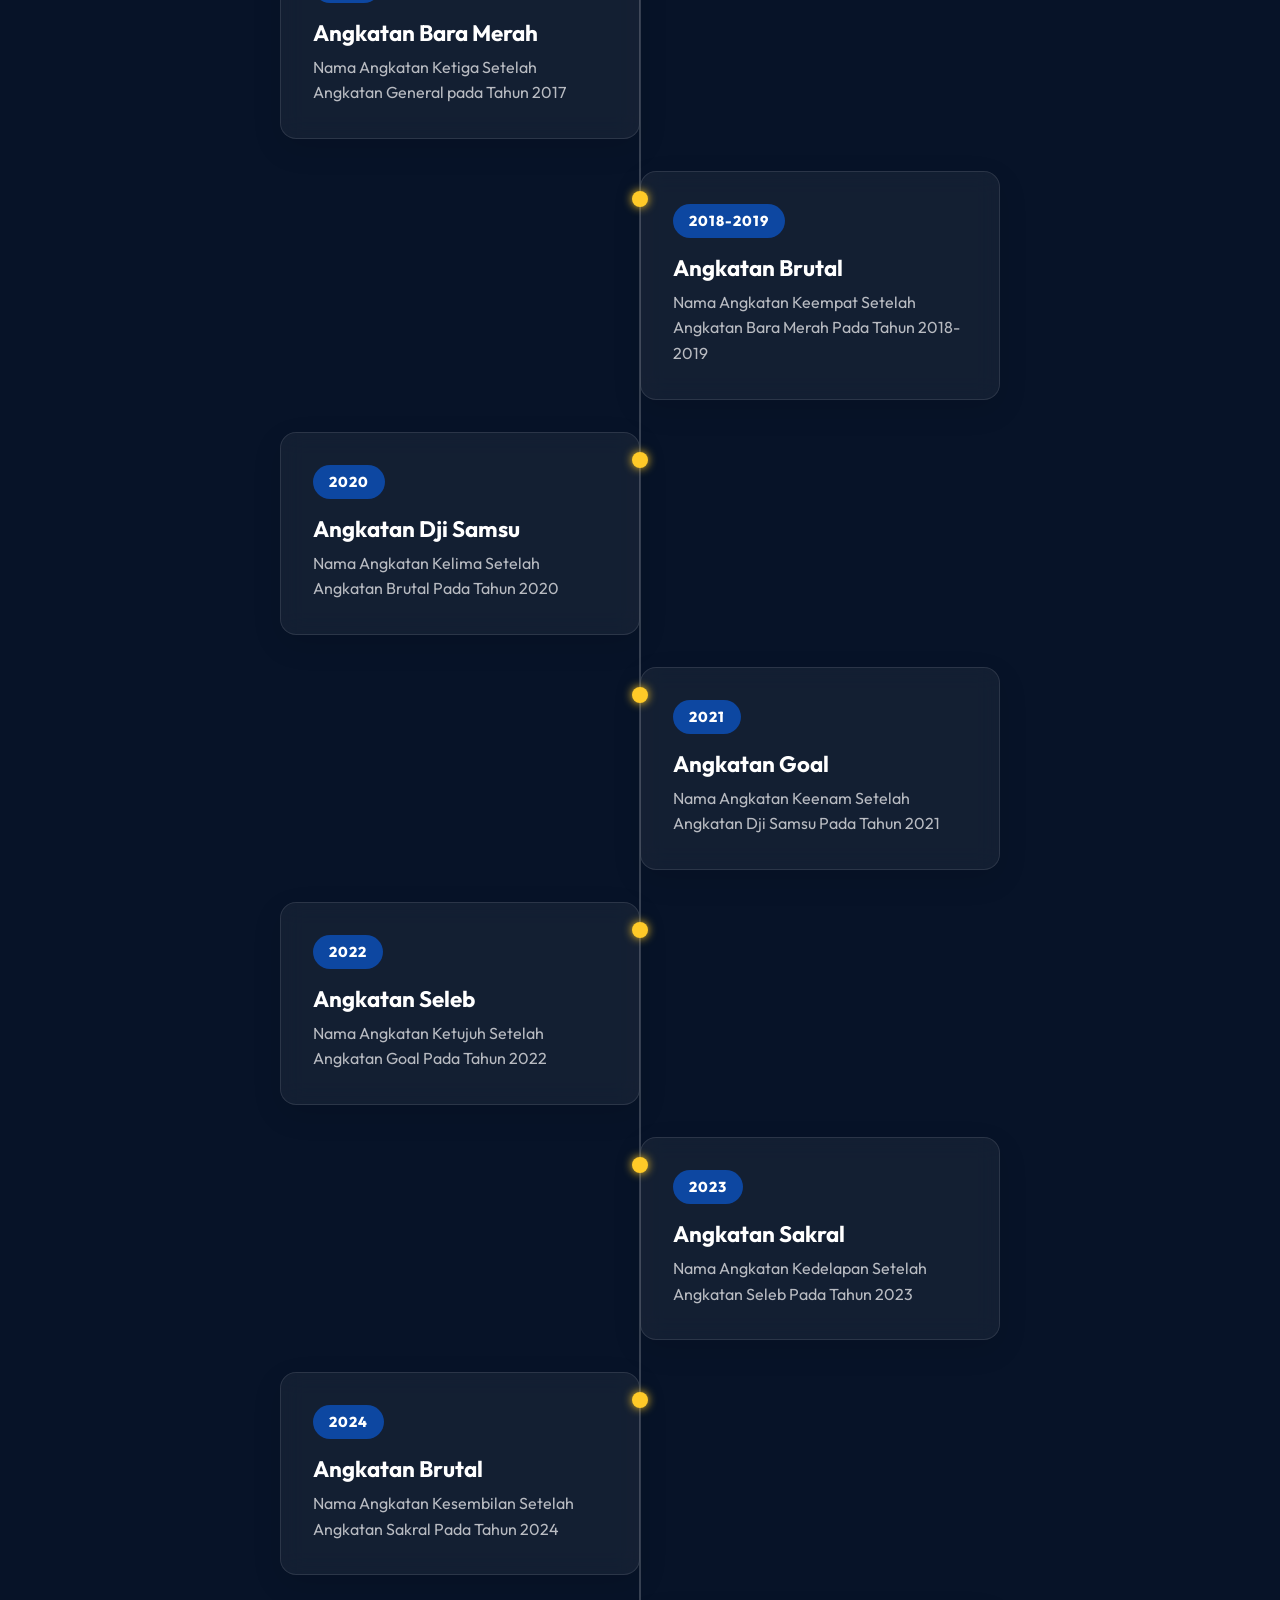
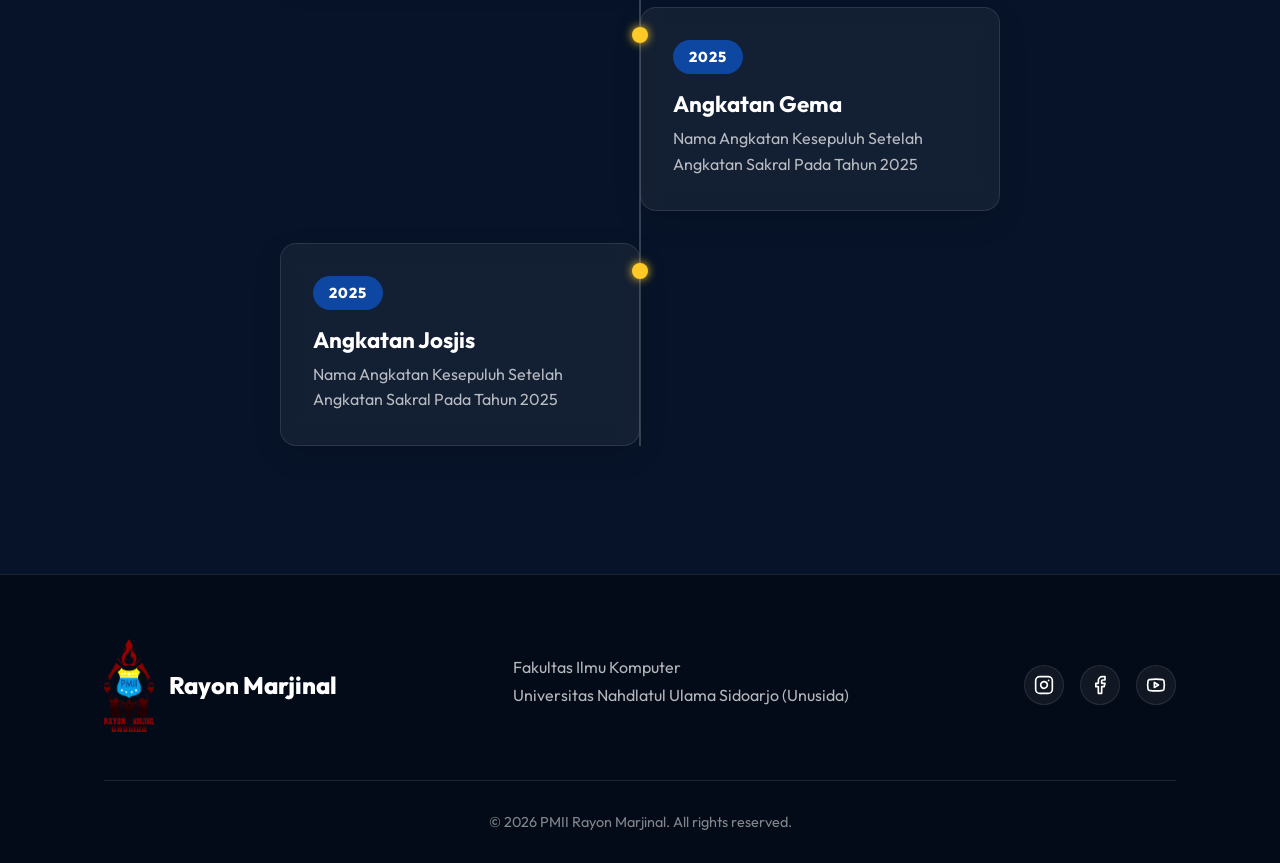
==== commit c5d2d156: "Update index.html" ====
--- a/index.html
+++ b/index.html
@@ -251,6 +251,13 @@
                         <p>Nama Angkatan Kesepuluh Setelah Angkatan Sakral Pada Tahun 2025</p>
                     </div>
                 </div>
+                 <div class="timeline-item">
+                    <div class="timeline-content glass-card">
+                        <span class="year">2025</span>
+                        <h3>Angkatan Josjis</h3>
+                        <p>Nama Angkatan Kesepuluh Setelah Angkatan Sakral Pada Tahun 2025</p>
+                    </div>
+                </div>
             </div>
         </div>
     </section>
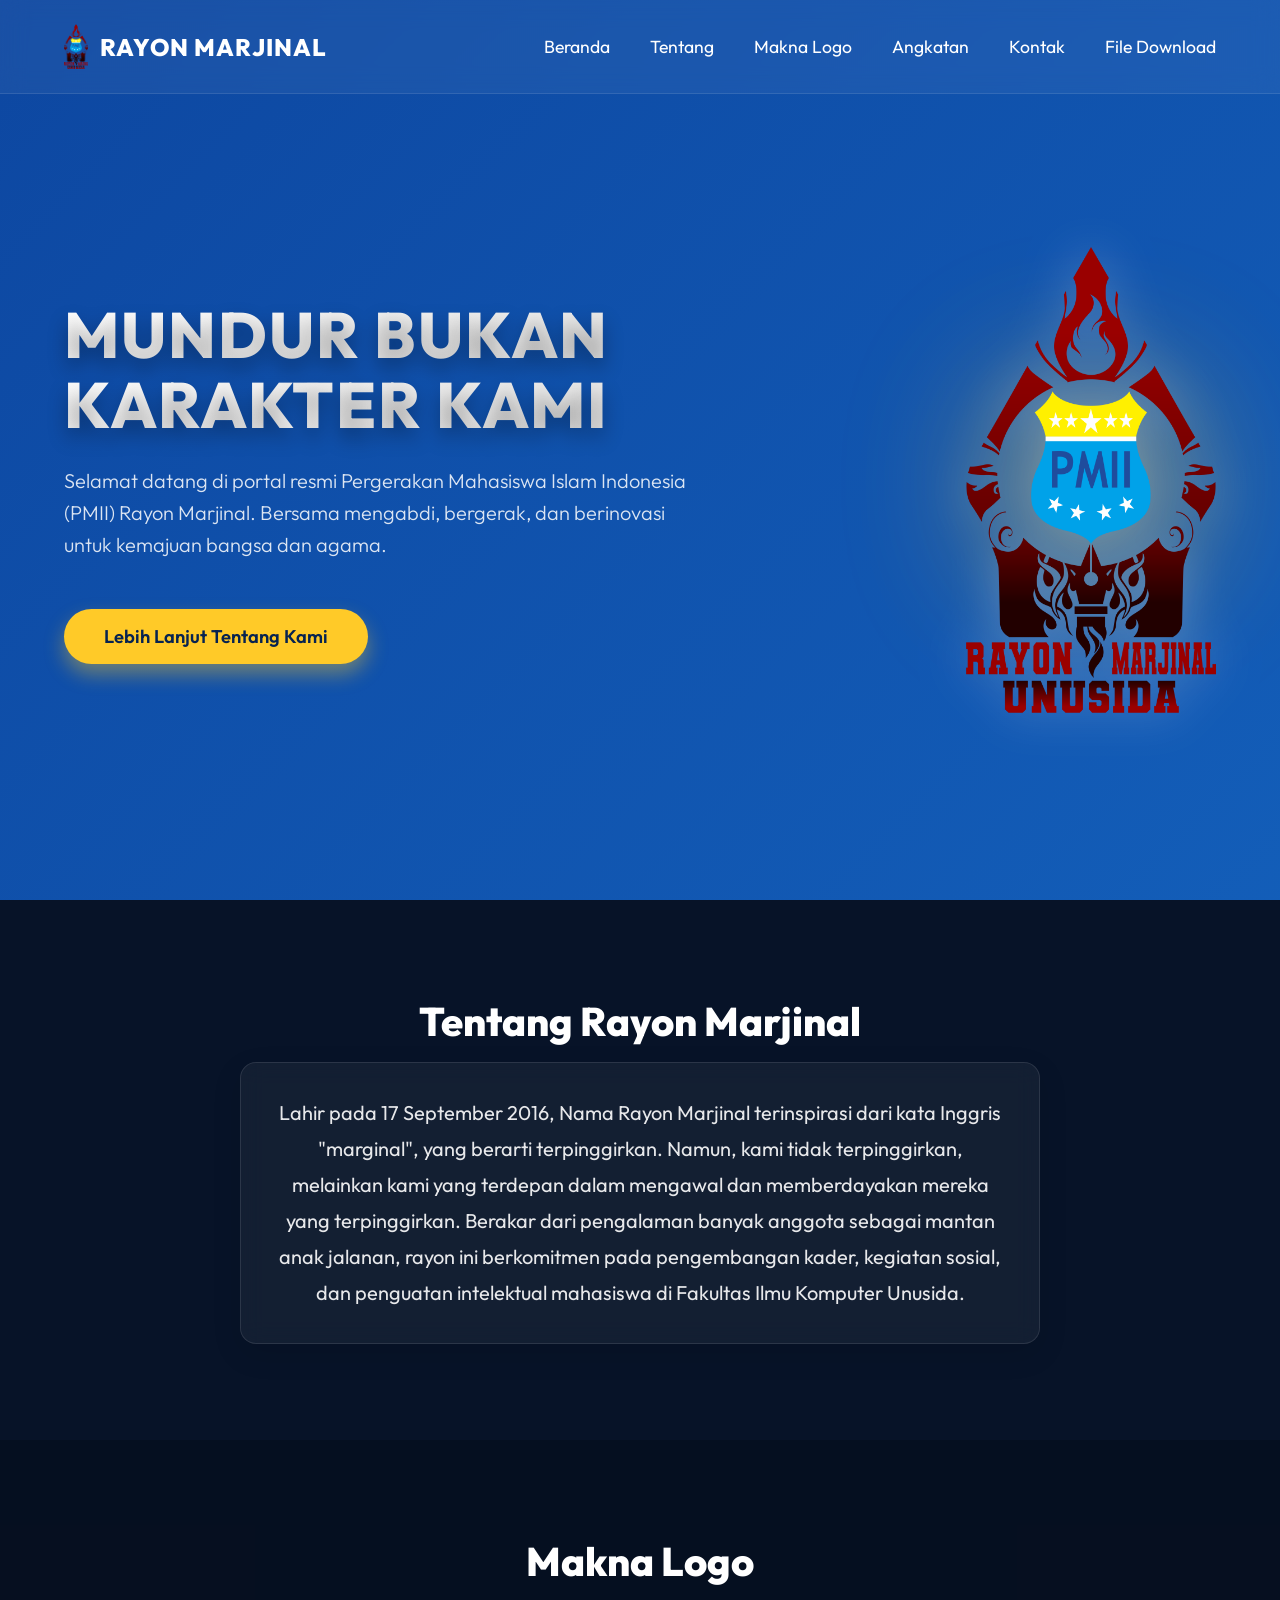
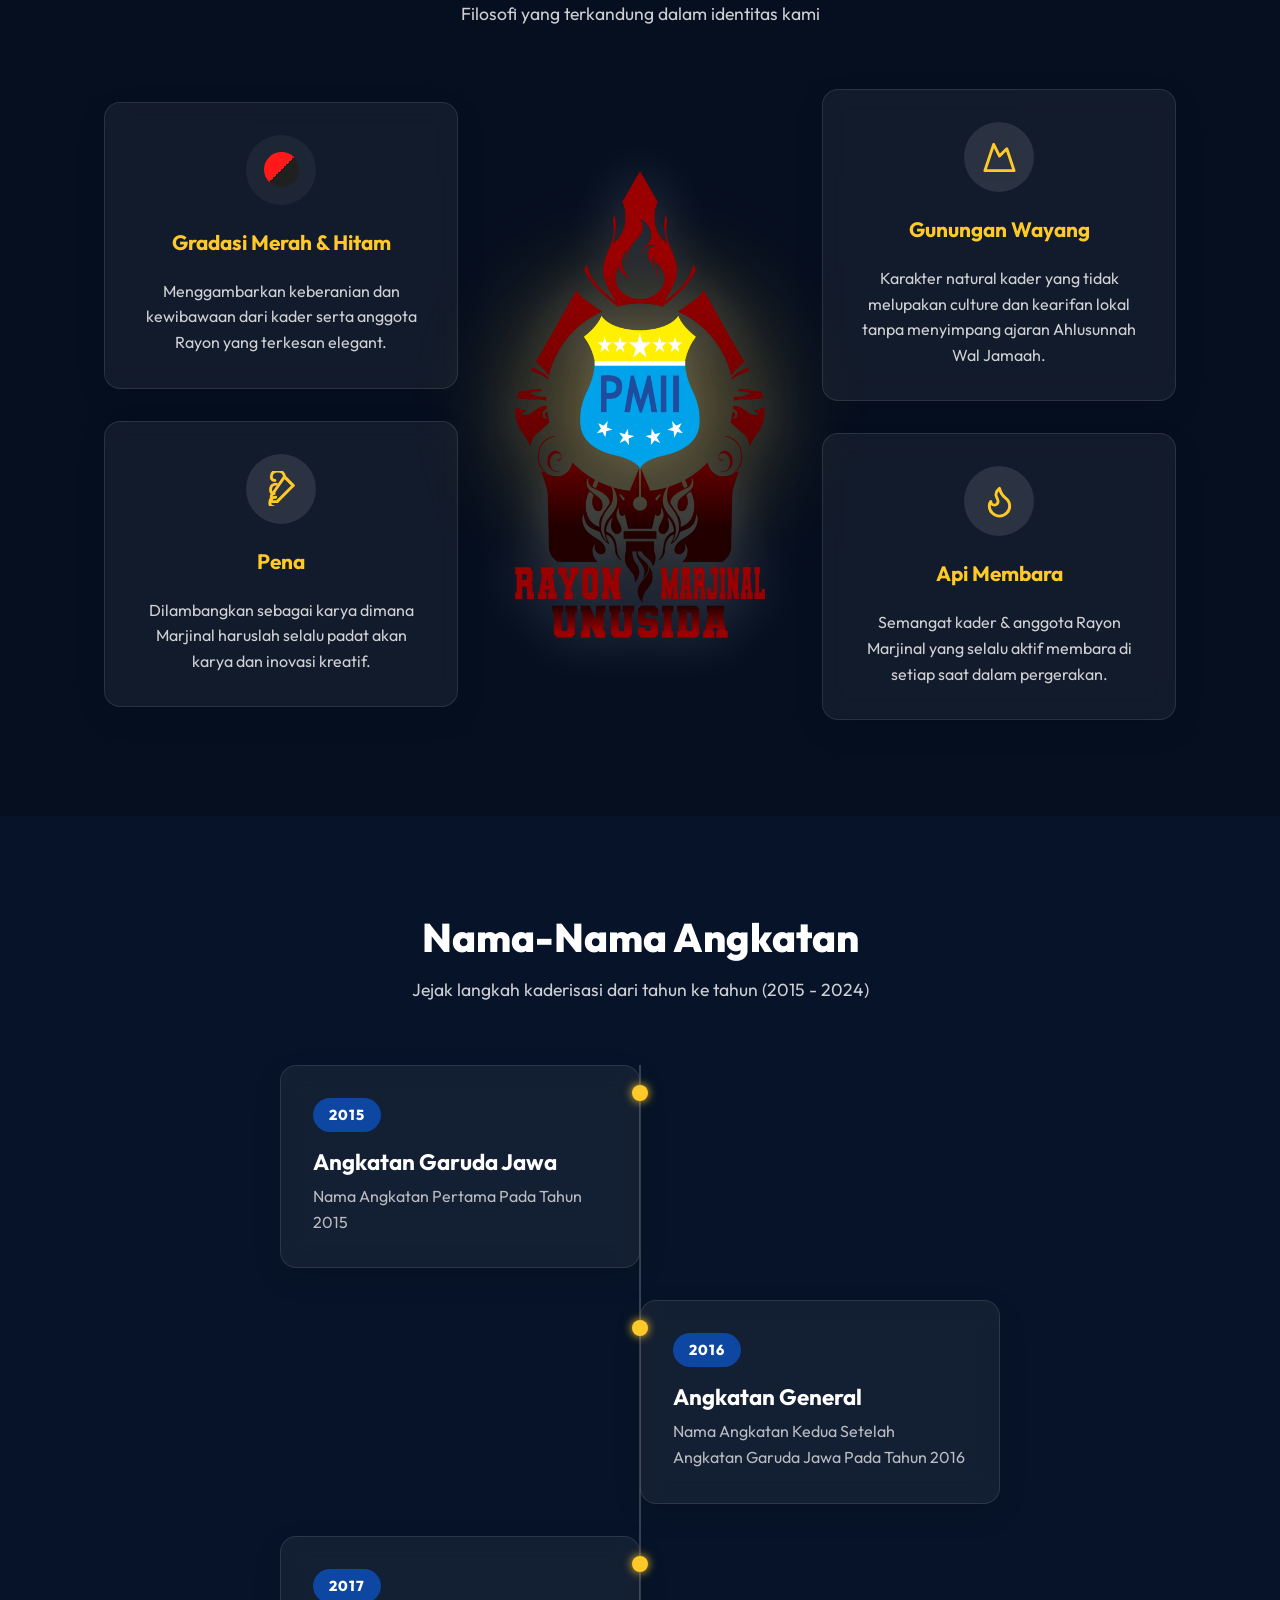
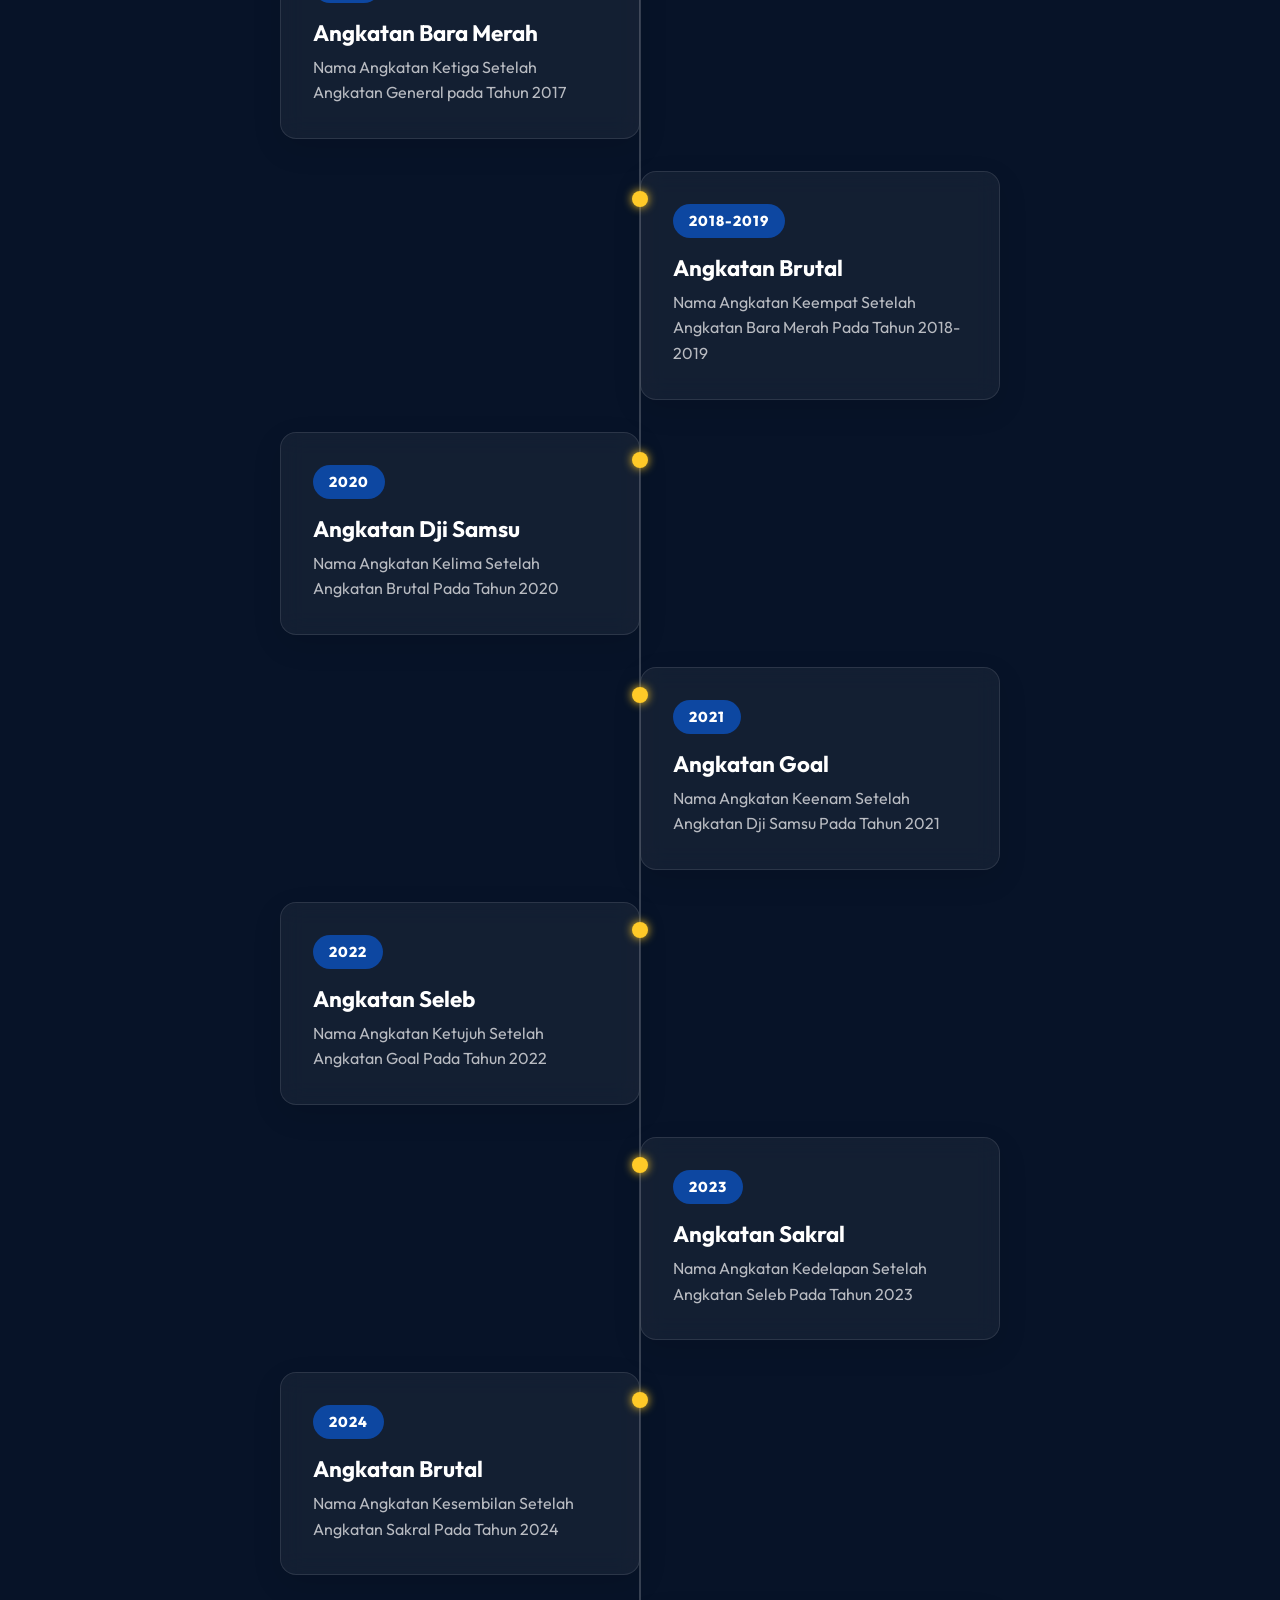
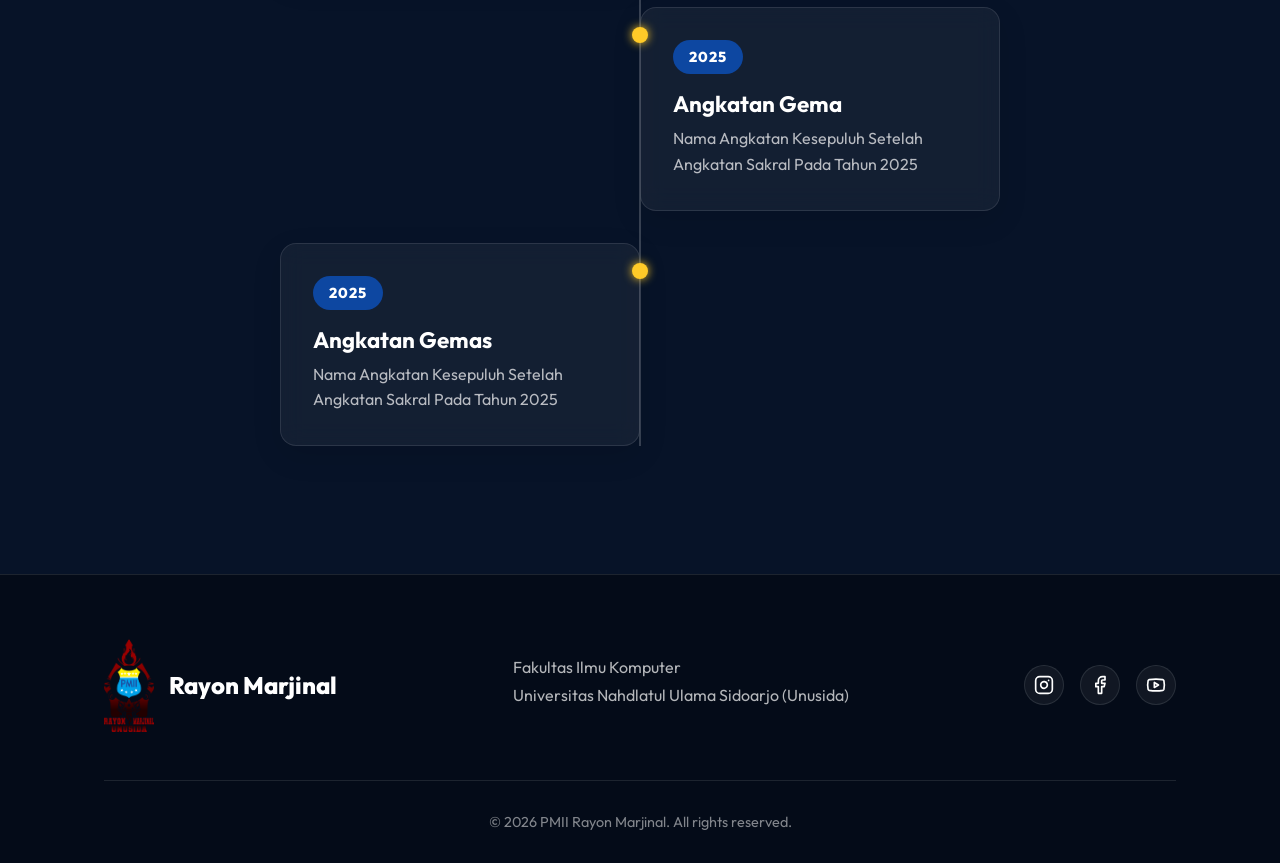
==== commit a88e47bb: "Update index.html" ====
--- a/index.html
+++ b/index.html
@@ -254,7 +254,7 @@
                  <div class="timeline-item">
                     <div class="timeline-content glass-card">
                         <span class="year">2025</span>
-                        <h3>Angkatan Josjis</h3>
+                        <h3>Angkatan Gemas</h3>
                         <p>Nama Angkatan Kesepuluh Setelah Angkatan Sakral Pada Tahun 2025</p>
                     </div>
                 </div>
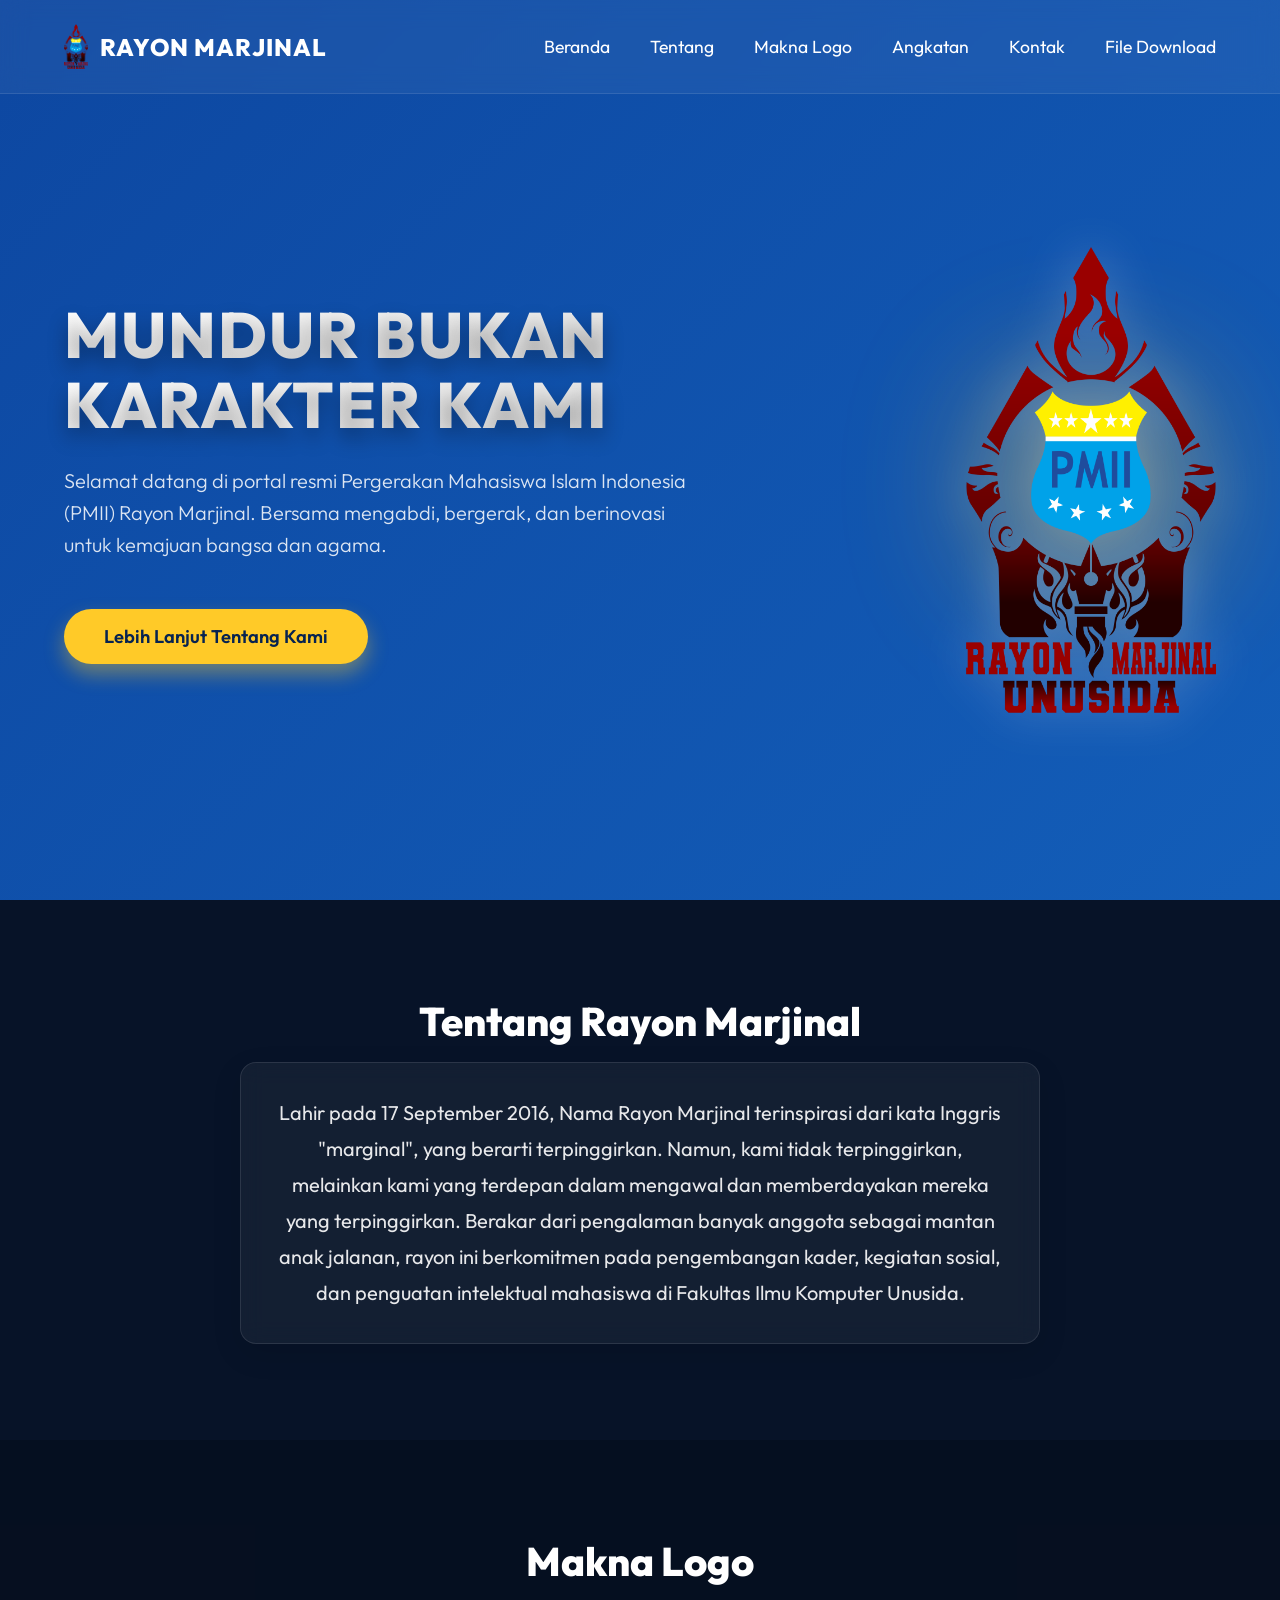
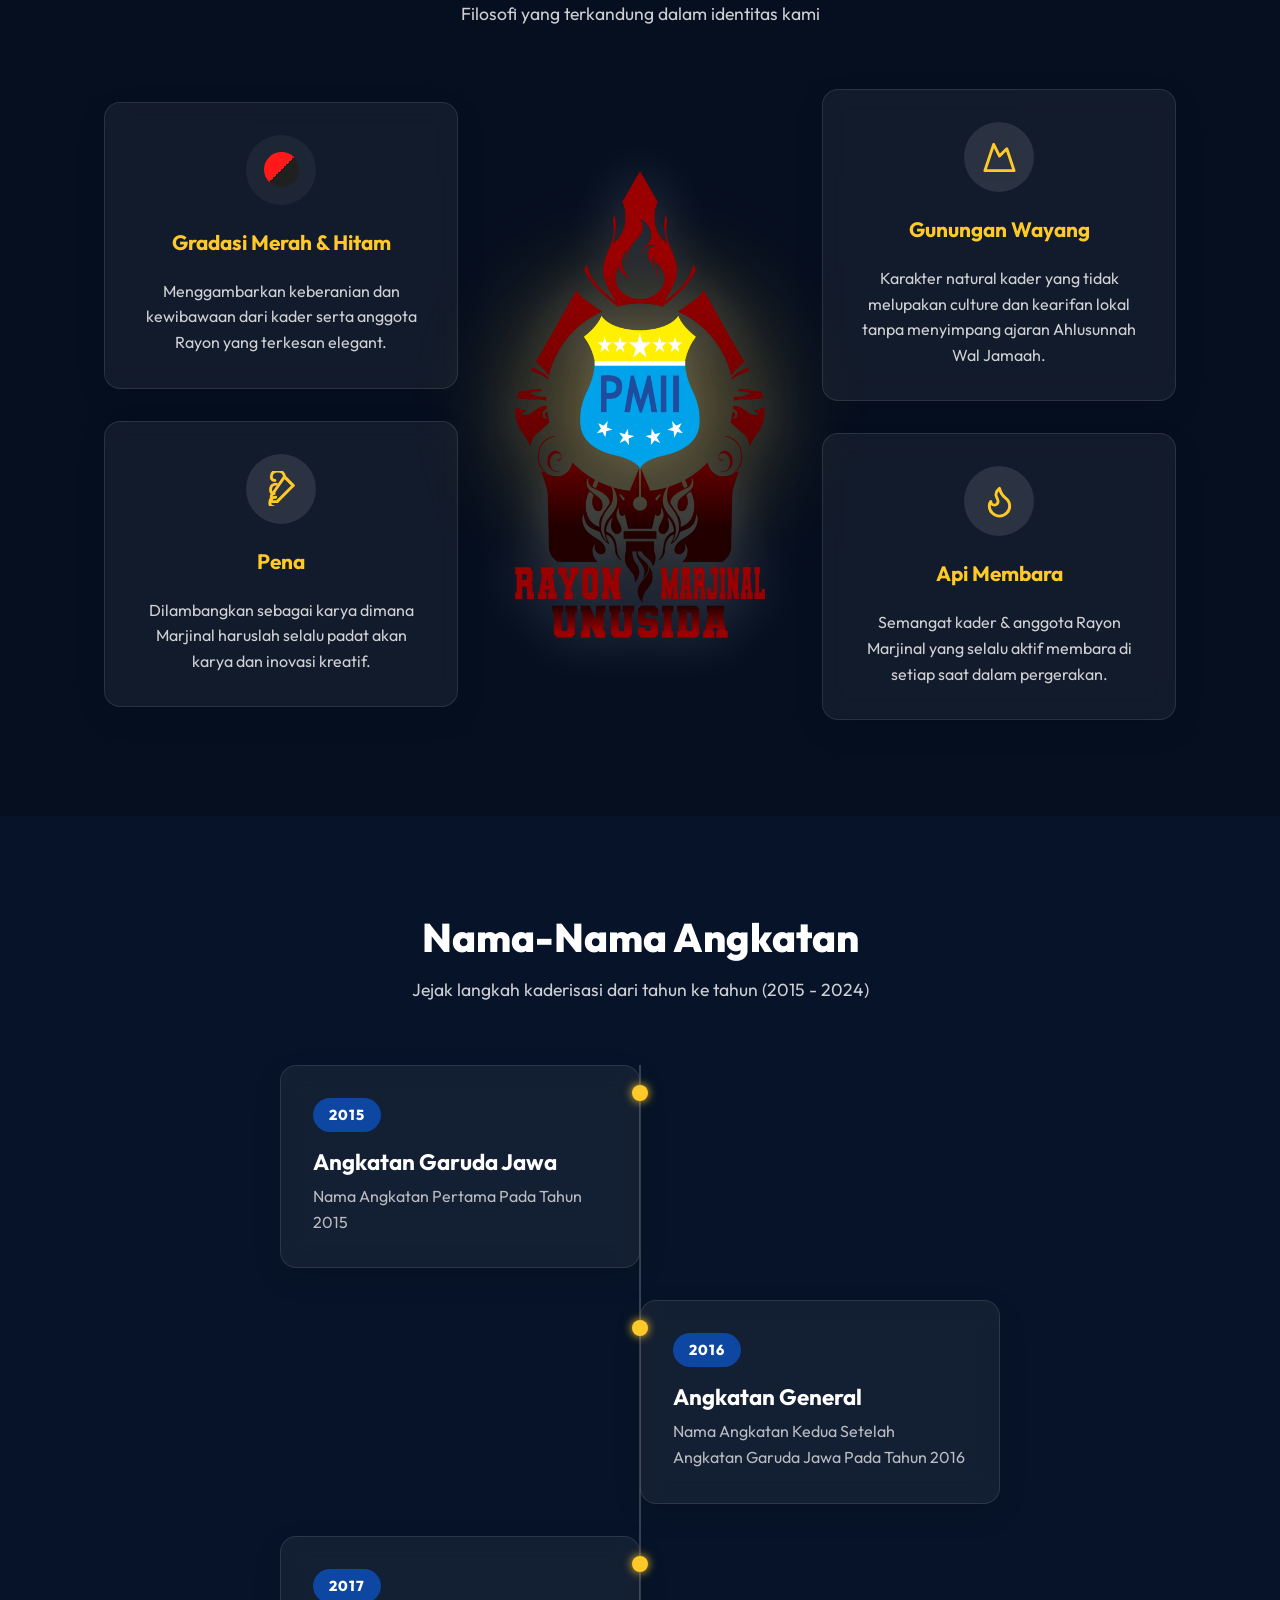
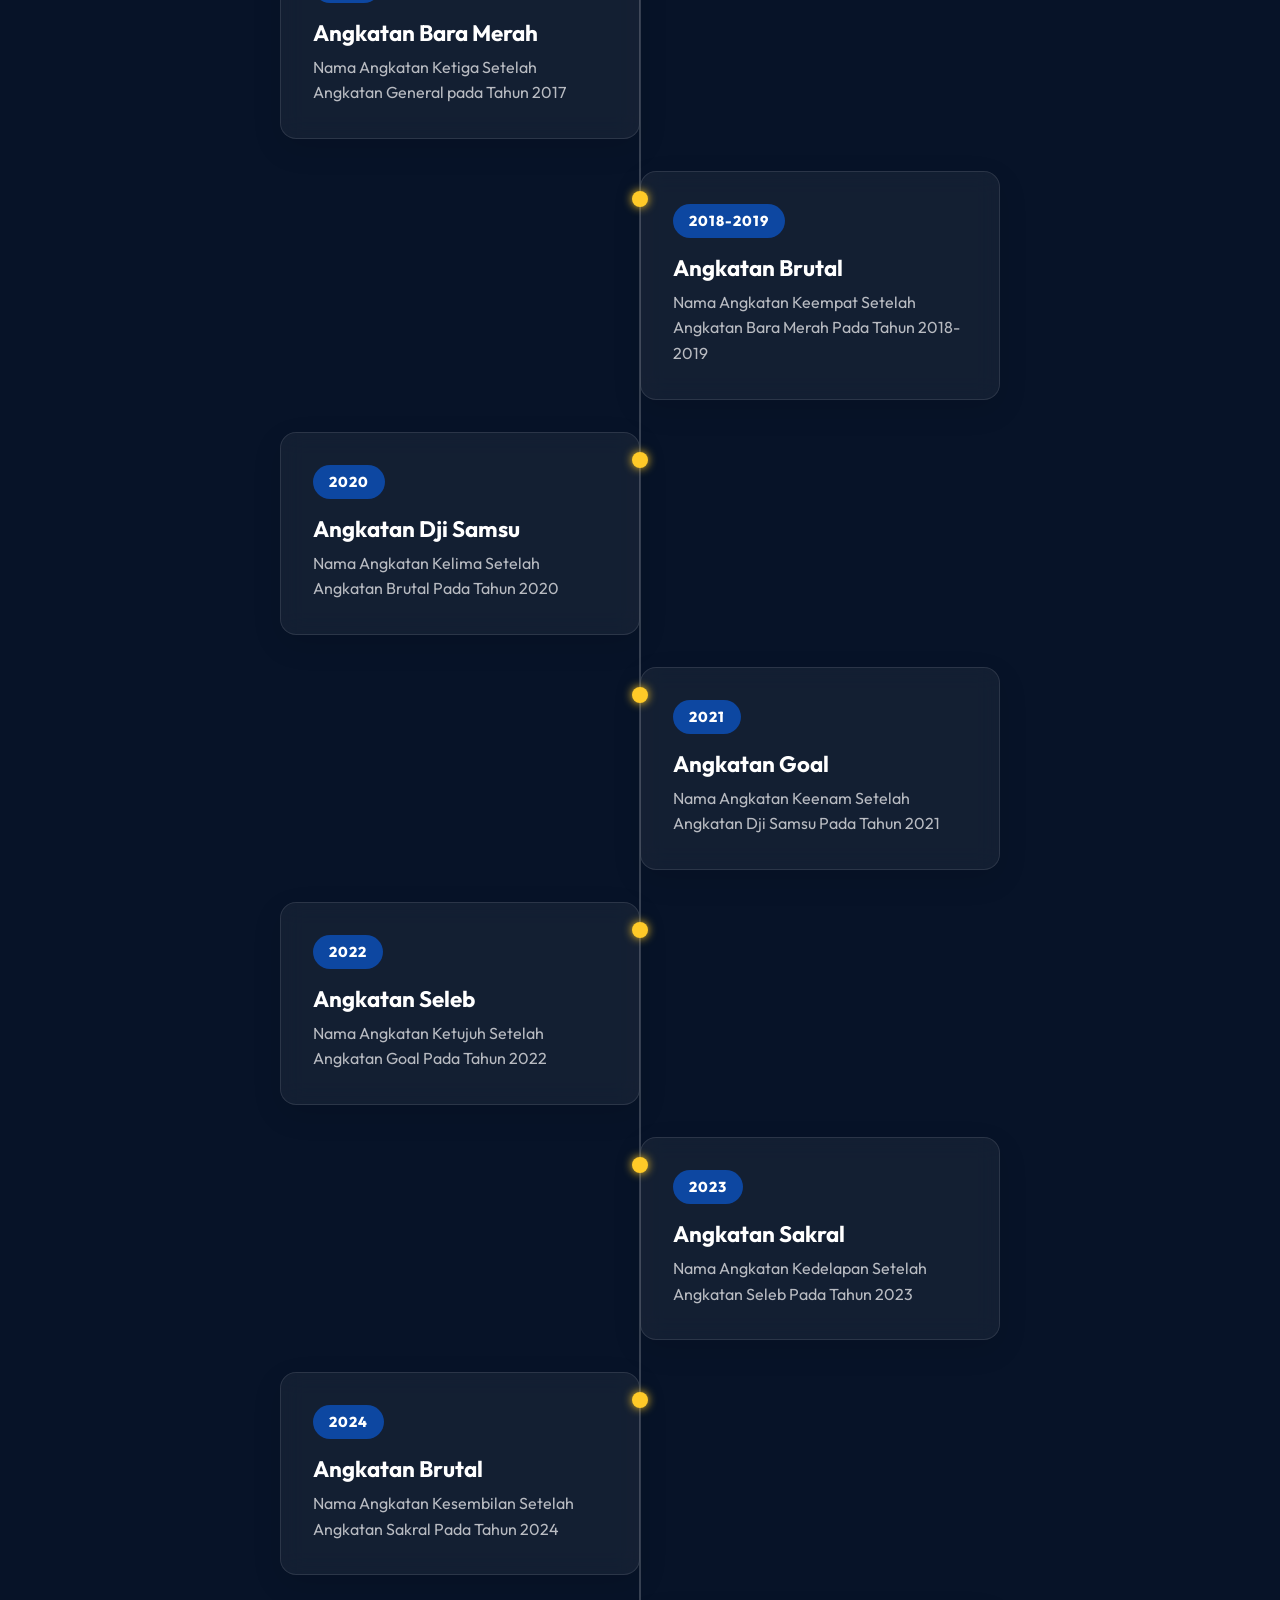
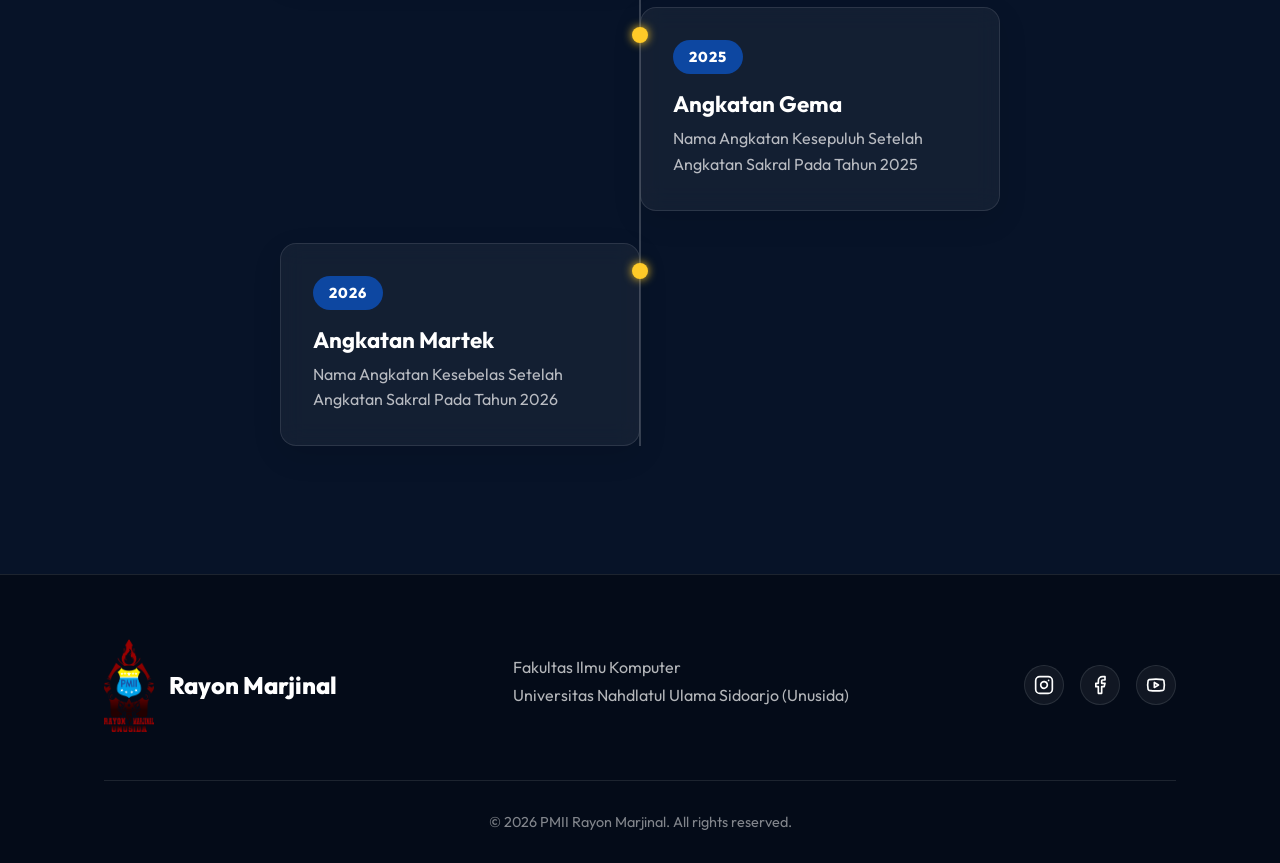
==== commit 071643fe: "Update index.html" ====
--- a/index.html
+++ b/index.html
@@ -253,9 +253,9 @@
                 </div>
                  <div class="timeline-item">
                     <div class="timeline-content glass-card">
-                        <span class="year">2025</span>
-                        <h3>Angkatan Gemas</h3>
-                        <p>Nama Angkatan Kesepuluh Setelah Angkatan Sakral Pada Tahun 2025</p>
+                        <span class="year">2026</span>
+                        <h3>Angkatan Martek</h3>
+                        <p>Nama Angkatan Kesebelas Setelah Angkatan Sakral Pada Tahun 2026</p>
                     </div>
                 </div>
             </div>
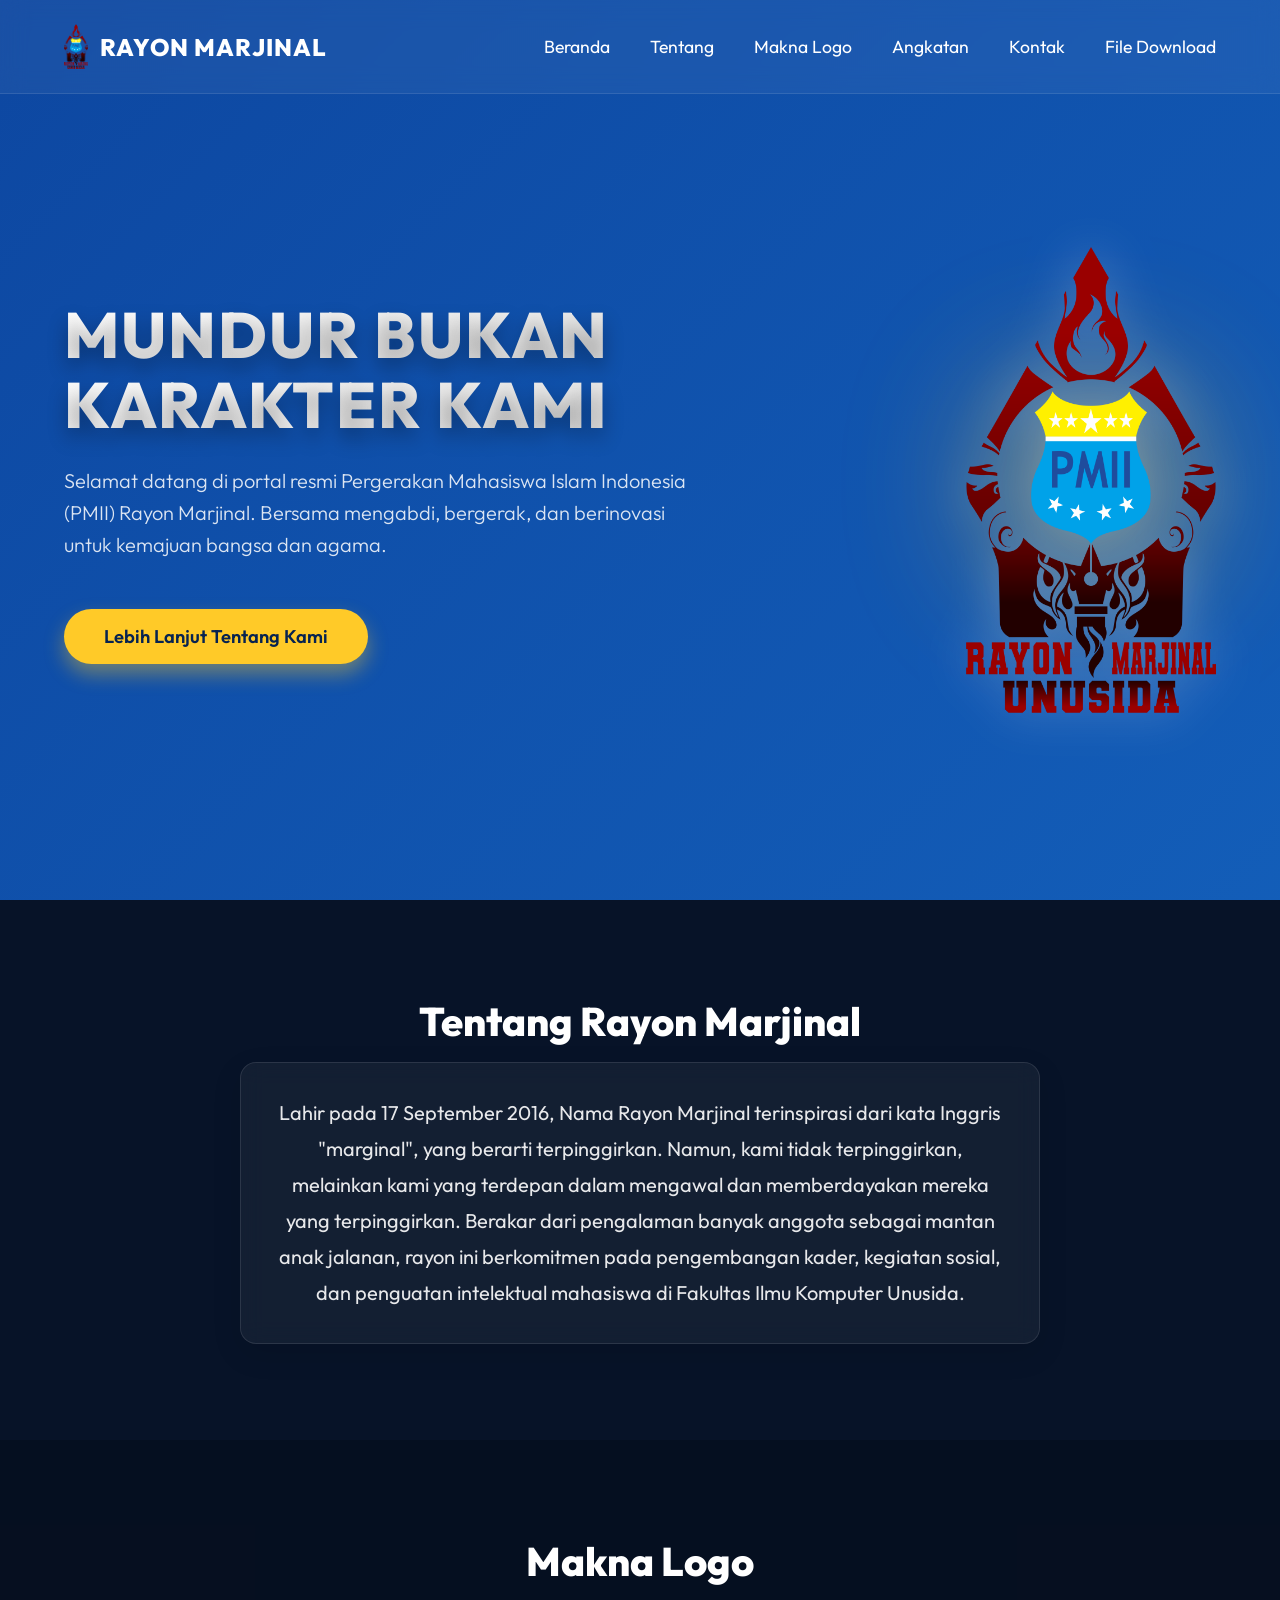
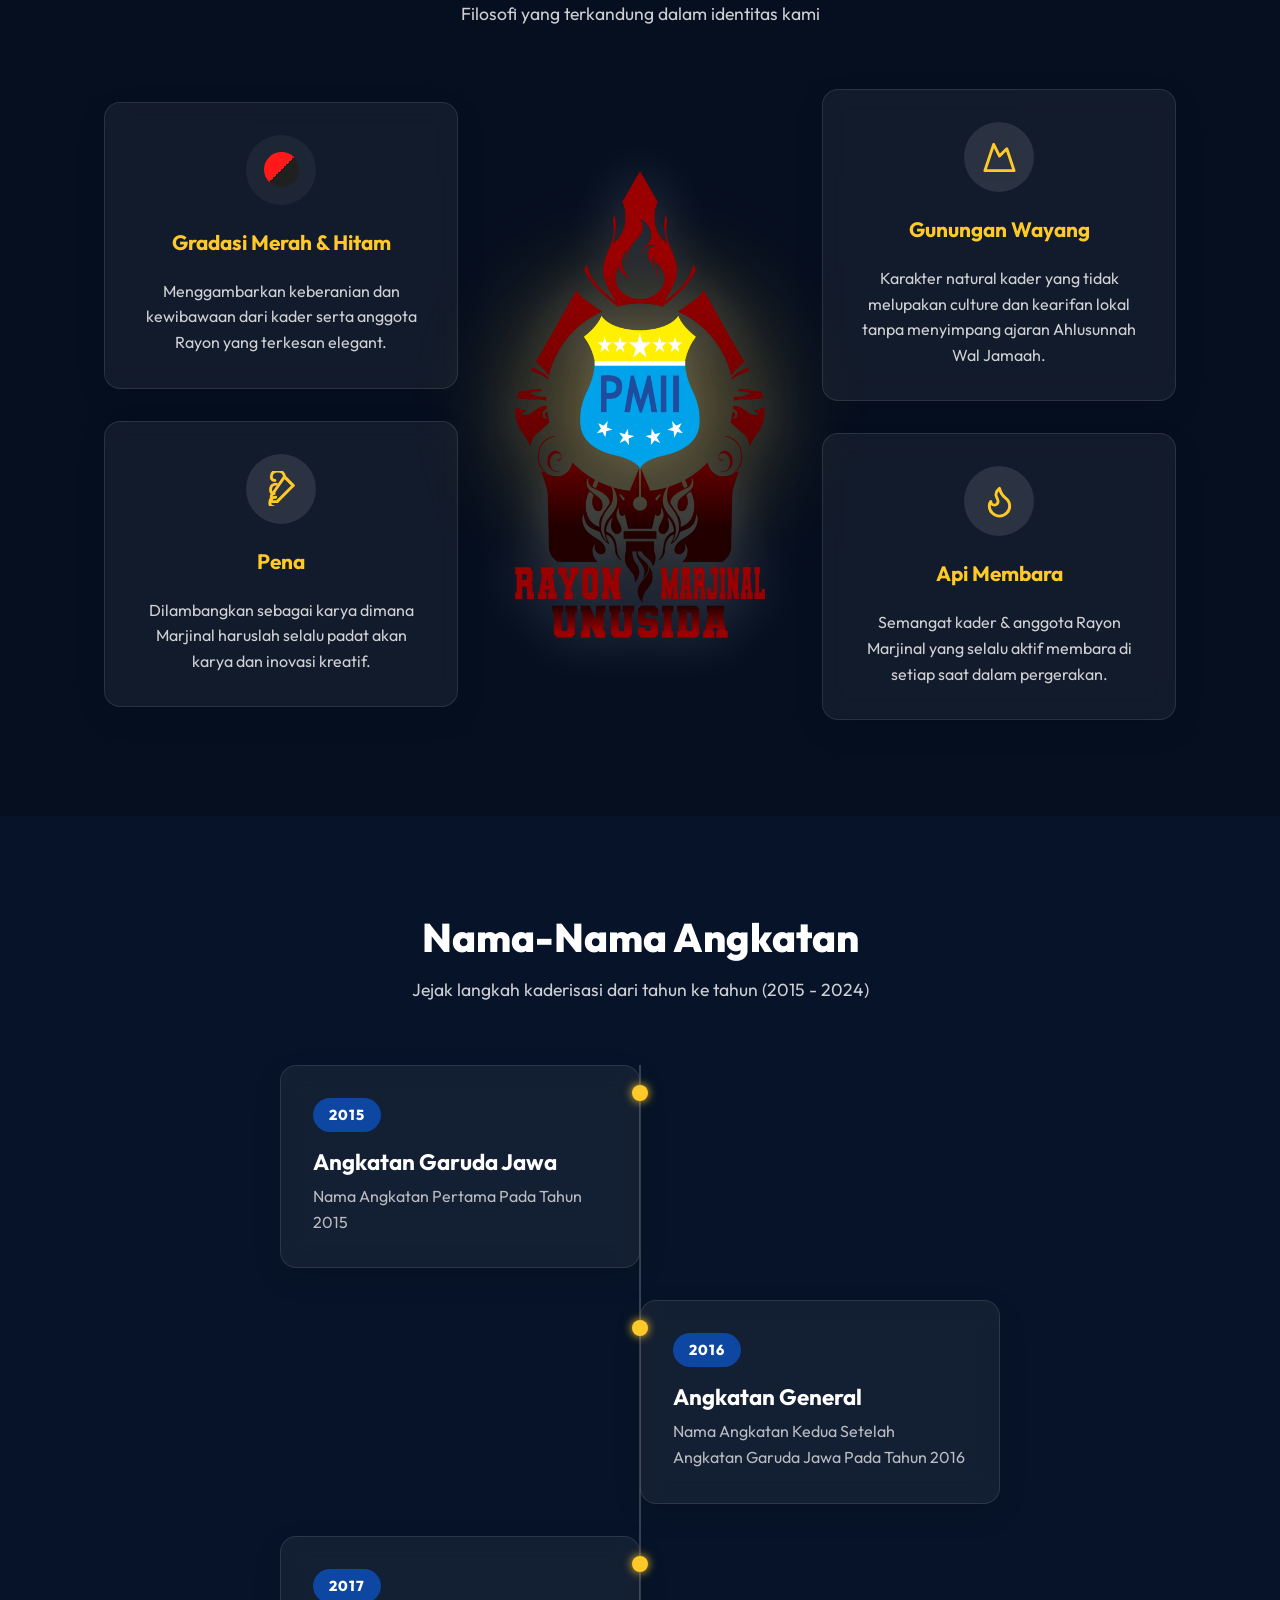
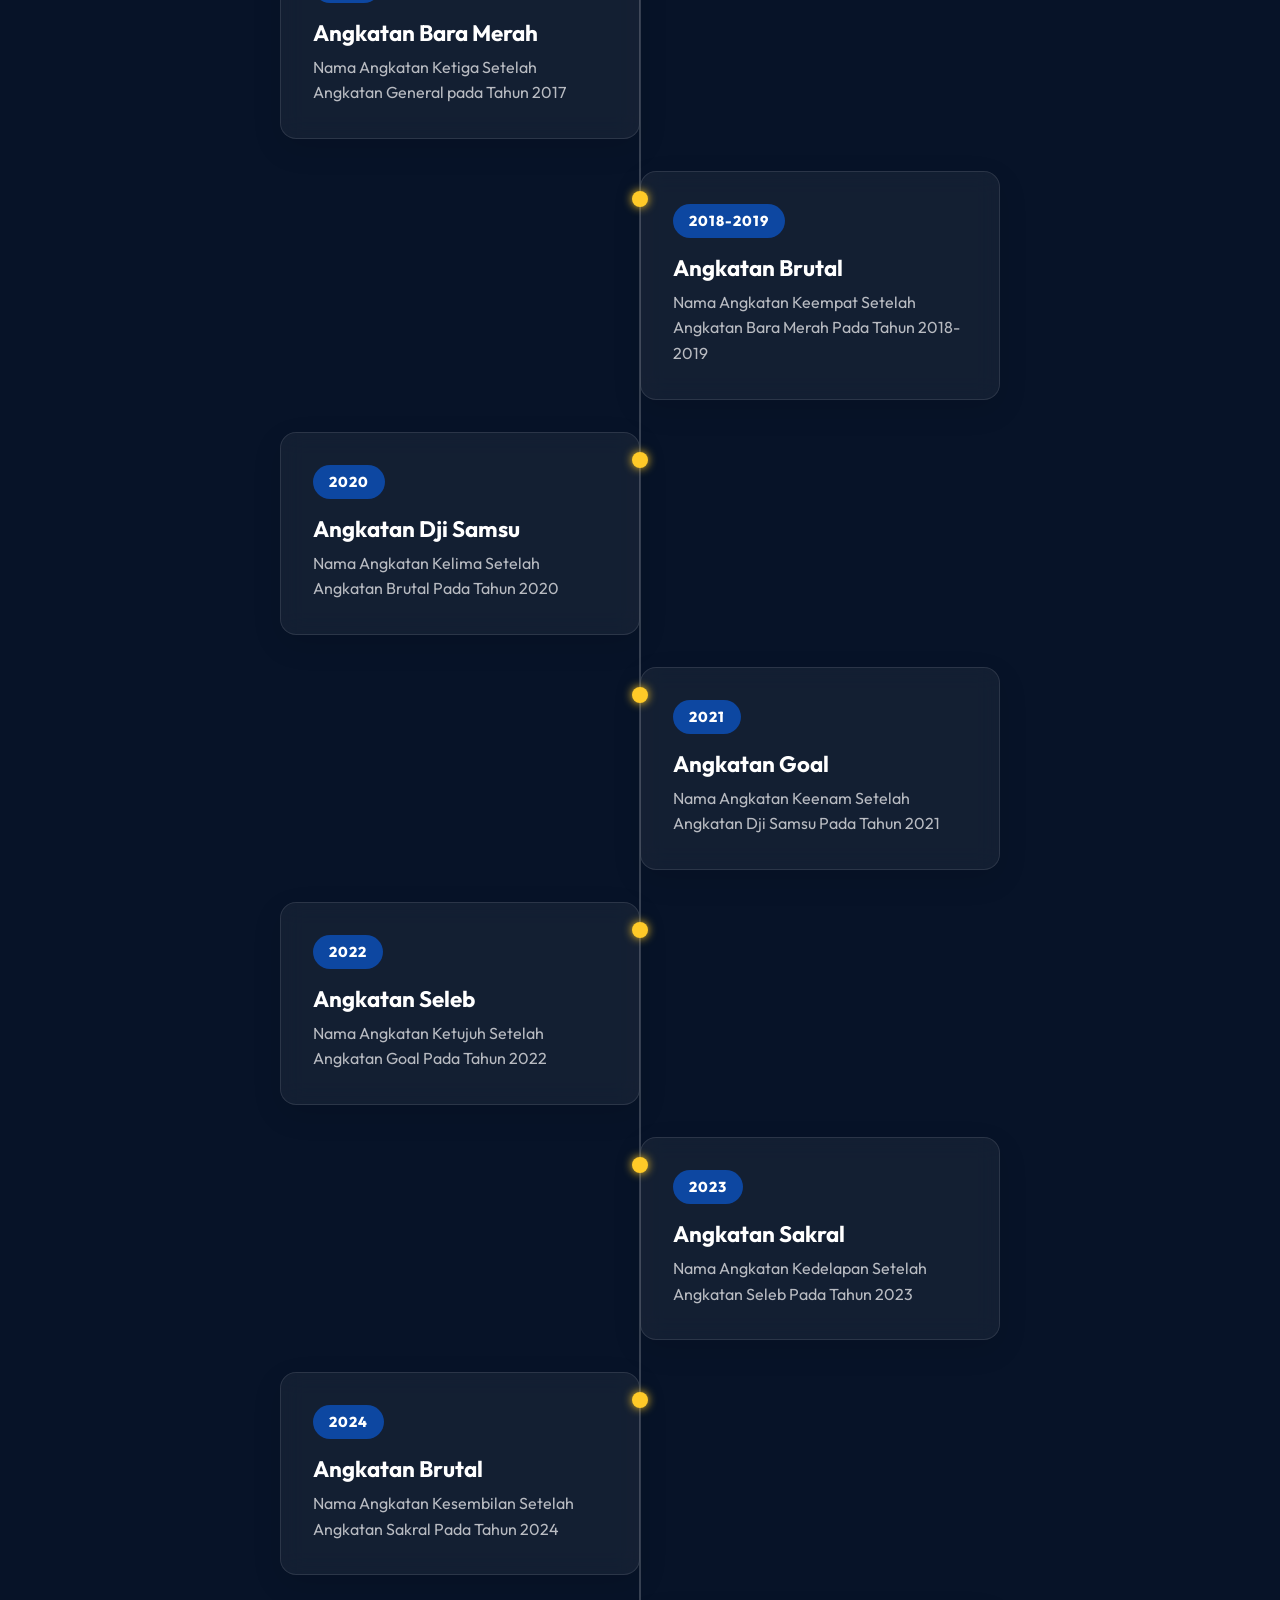
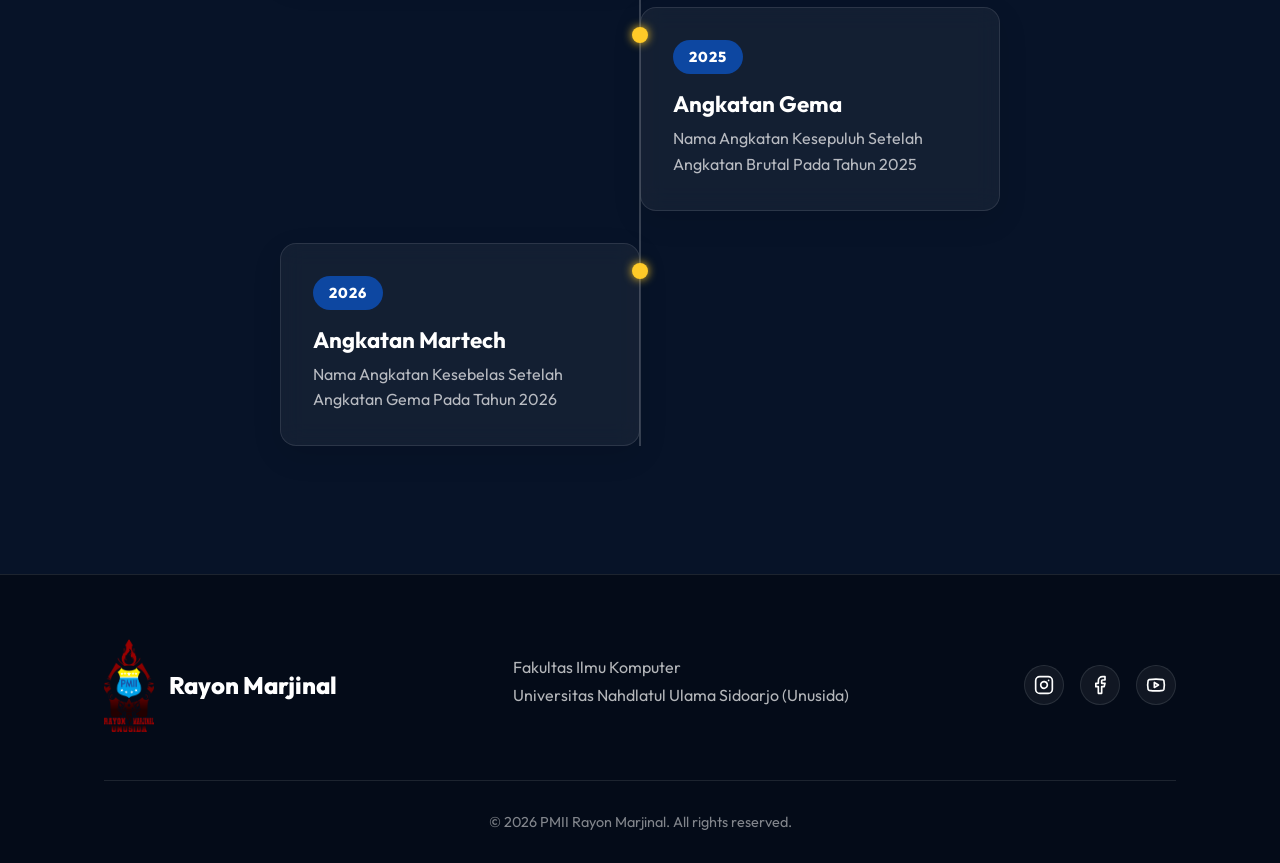
==== commit ed6f3532: "Update index.html" ====
--- a/index.html
+++ b/index.html
@@ -248,14 +248,14 @@
                     <div class="timeline-content glass-card">
                         <span class="year">2025</span>
                         <h3>Angkatan Gema</h3>
-                        <p>Nama Angkatan Kesepuluh Setelah Angkatan Sakral Pada Tahun 2025</p>
+                        <p>Nama Angkatan Kesepuluh Setelah Angkatan Brutal Pada Tahun 2025</p>
                     </div>
                 </div>
                  <div class="timeline-item">
                     <div class="timeline-content glass-card">
                         <span class="year">2026</span>
-                        <h3>Angkatan Martek</h3>
-                        <p>Nama Angkatan Kesebelas Setelah Angkatan Sakral Pada Tahun 2026</p>
+                        <h3>Angkatan Martech</h3>
+                        <p>Nama Angkatan Kesebelas Setelah Angkatan Gema Pada Tahun 2026</p>
                     </div>
                 </div>
             </div>
